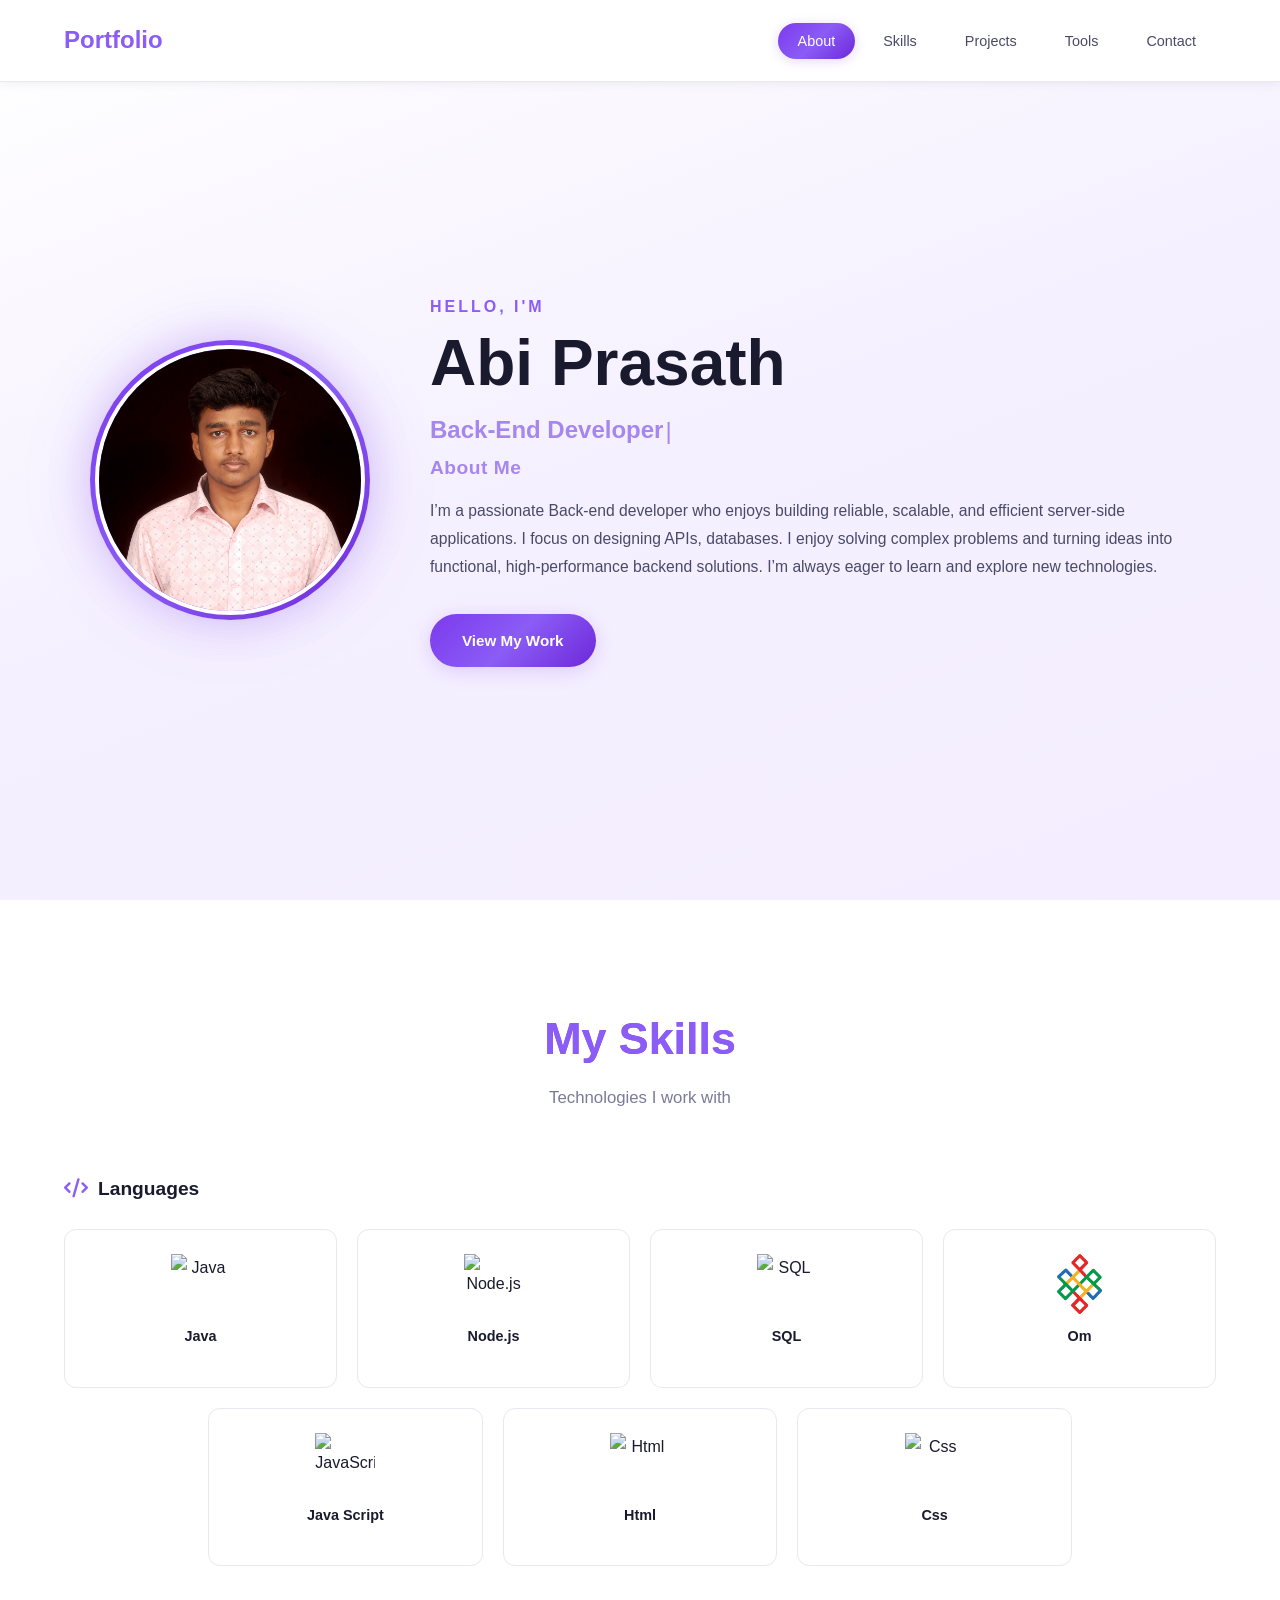
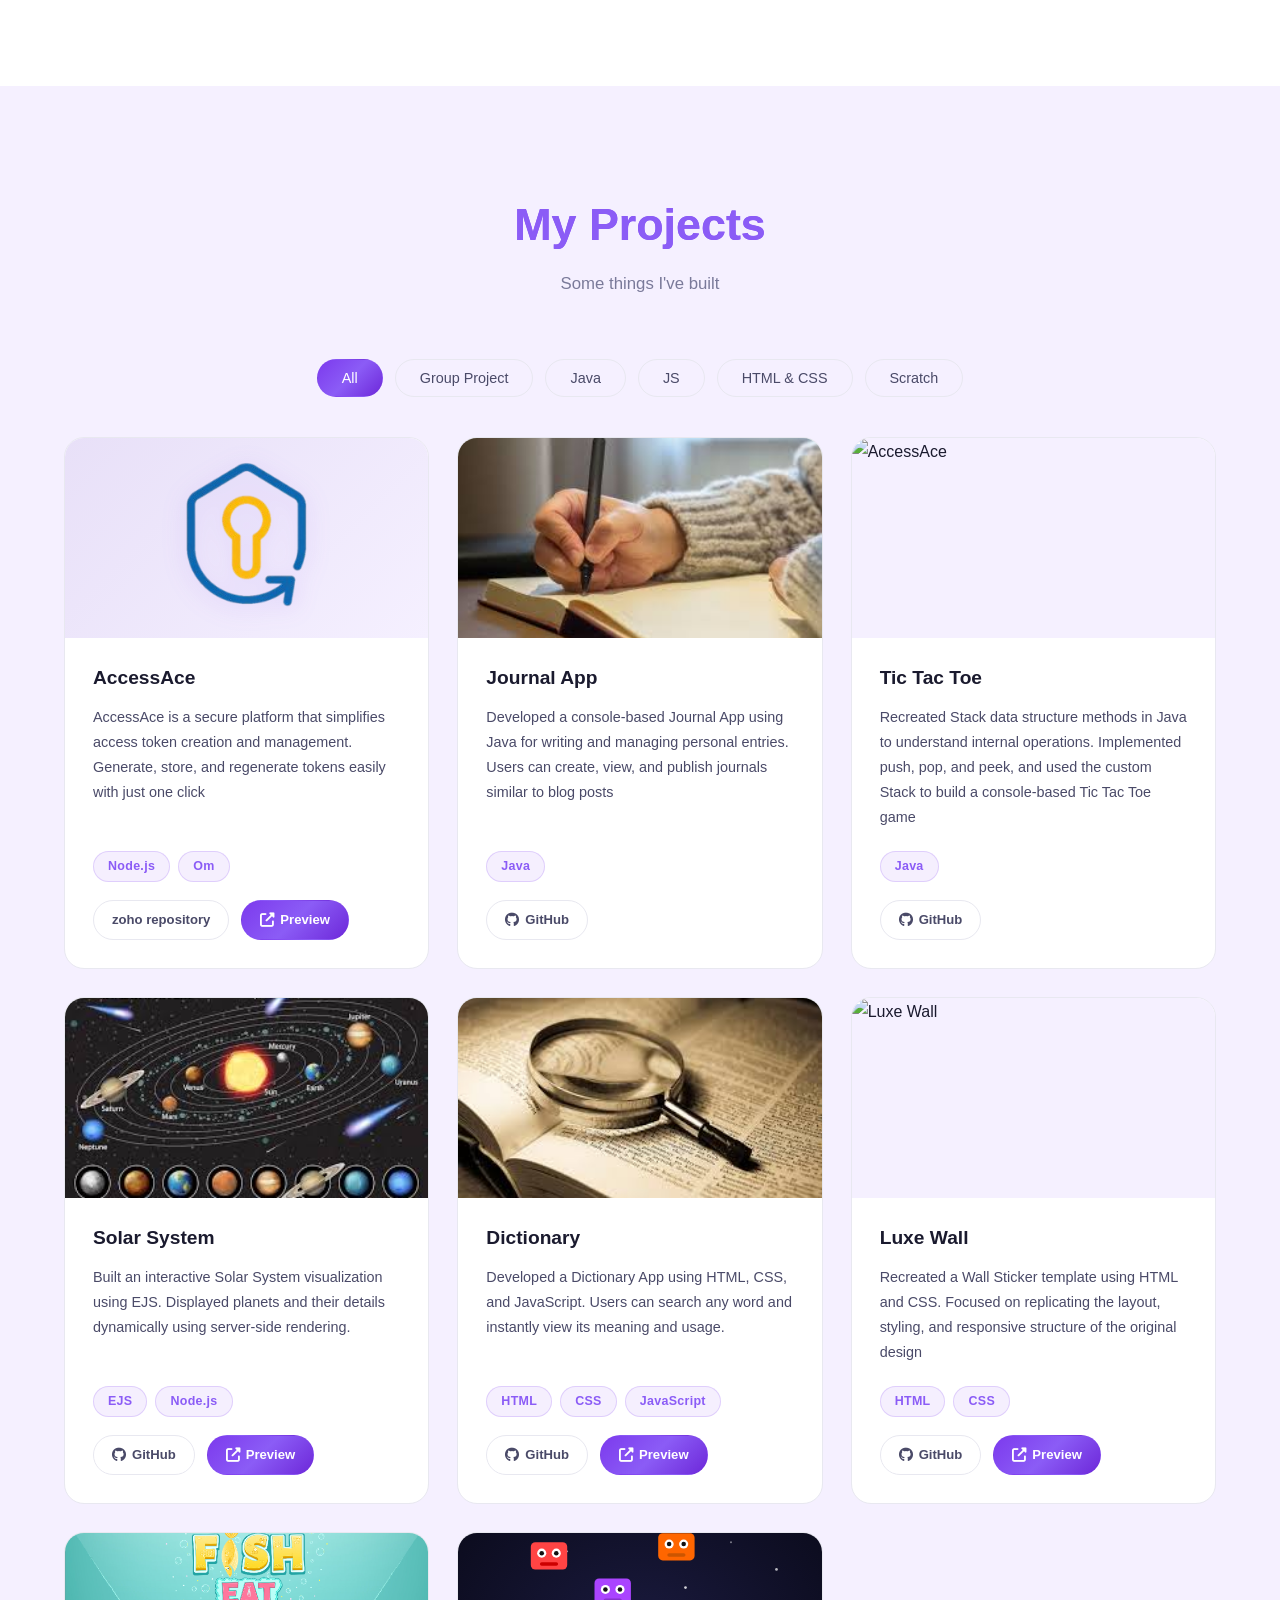
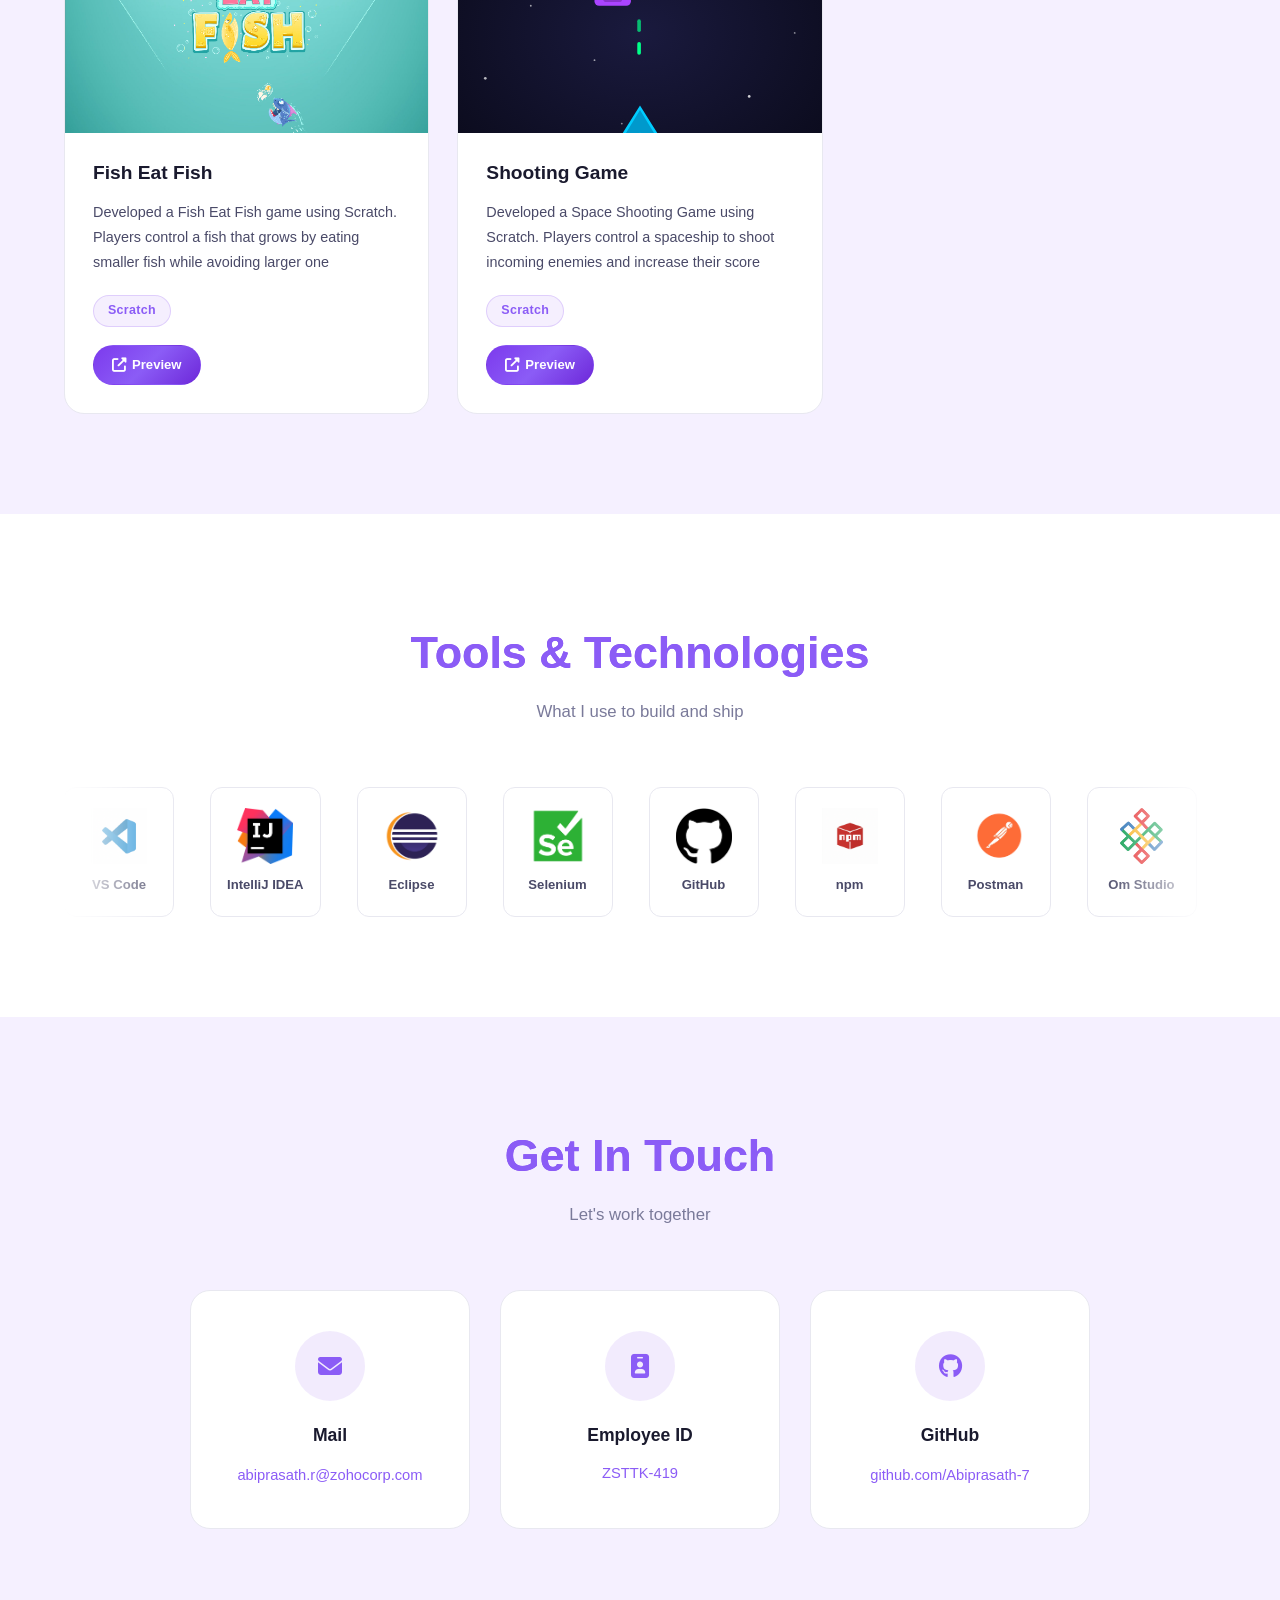
==== index.html @ 6b3e9eda "portfolio.html to index.html" ====
<!DOCTYPE html>
<html lang="en">

<head>
    <meta charset="UTF-8" />
    <meta name="viewport" content="width=device-width, initial-scale=1.0" />
    <title>Portfolio- Abi Prasath</title>
    <link rel="stylesheet" href="portfolio.css" />
    <link rel="preconnect" href="https://fonts.googleapis.com" />
    <link href="https://fonts.googleapis.com/css2?family=Inter:wght@400;500;600;700;800&display=swap"
        rel="stylesheet" />
    <link rel="stylesheet" href="https://cdnjs.cloudflare.com/ajax/libs/font-awesome/6.5.1/css/all.min.css" />
</head>

<body>

    <!-- NAVBAR -->
    <nav class="navbar" id="navbar">
        <div class="nav-container">
            <a href="#" class="nav-logo">Portfolio</a>
            <button class="nav-toggle" id="navToggle" aria-label="Toggle menu">
        <i class="fas fa-bars"></i>
      </button>
            <ul class="nav-links" id="navLinks">
                <li><a href="#hero">About</a></li>
                <li><a href="#skills">Skills</a></li>
                <li><a href="#projects">Projects</a></li>
                <li><a href="#tools">Tools</a></li>
                <li><a href="#contact">Contact</a></li>
            </ul>
        </div>
    </nav>

    <!-- HERO + ABOUT (Merged) -->
    <header class="hero" id="hero">
        <div class="hero-merged">
            <div class="hero-left">
                <div class="hero-image-wrapper">
                    <img src="images/Abi.JPG" alt="Abi Prasath" class="profile-img" />
                </div>
            </div>
            <div class="hero-right" id="about">
                <p class="hero-greeting">Hello, I'm</p>
                <h1 class="hero-name">Abi Prasath</h1>
                <p class="hero-title">
                    <span class="typing-wrapper">
                        <span class="typing-text" id="typingText"></span>
                    <span class="cursor">|</span>
                    </span>
                </p>
                <div class="hero-about-content">
                    <h3 class="hero-about-heading">About Me</h3>
                    <p class="hero-about-text">I’m a passionate Back-end developer who enjoys building reliable,
                        scalable, and efficient server-side applications. I focus on designing APIs, databases. I enjoy
                        solving complex problems and turning ideas into functional, high-performance backend solutions.
                        I’m always eager to learn and explore new technologies.
                    </p>
                </div>
                <div class="hero-actions">
                    <a href="#projects" class="btn btn-primary">View My Work</a>
                </div>
            </div>
        </div>
    </header>
    <!-- SKILLS -->
    <section class="section skills" id="skills">
        <div class="container">
            <h2 class="section-title">My Skills</h2>
            <p class="section-subtitle">Technologies I work with</p>
            <div class="skills-categories">
                <div class="skill-category">
                    <h3><i class="fas fa-code"></i> Languages</h3>
                    <!-- Row 1: 4 Skills -->
                    <div class="skills-row">

                        <div class="skill-card">
                            <img class="language-img" src="https://imgs.search.brave.com/fzEGW05T2x0M5Ag3GZswX8C57sskLVVwlcjBo4W_U50/rs:fit:500:0:1:0/g:ce/aHR0cHM6Ly9zdGF0/aWMudmVjdGVlenku/Y29tL3N5c3RlbS9y/ZXNvdXJjZXMvdGh1/bWJuYWlscy8wNDgv/MzMyLzE1MC9zbWFs/bC9qYXZhLXByb2dy/YW1taW5nLWxhbmd1/YWdlLWphdmEtbG9n/by1mcmVlLXBuZy5w/bmc" alt="Java">
                            <span>Java</span>
                        </div>


                        <div class="skill-card">
                            <img class="language-img" src="https://imgs.search.brave.com/Fh4DXCDEK20AAANNX74U6_4541WQmq7hSQ8LbD2pqhc/rs:fit:500:0:1:0/g:ce/aHR0cHM6Ly9jZG4u/aWNvbnNjb3V0LmNv/bS9pY29uL2ZyZWUv/cG5nLTI1Ni9mcmVl/LW5vZGUtanMtaWNv/bi1zdmctZG93bmxv/YWQtcG5nLTExNzQ5/MjUucG5nP2Y9d2Vi/cCZ3PTI1Ng" alt="Node.js">
                            <span>Node.js</span>
                        </div>
                        <div class="skill-card">
                            <img class="language-img" src="https://imgs.search.brave.com/AU2hqEZi6P-WkXNU8Kv_QuAUx0h8I_MhENe-YodeIIE/rs:fit:500:0:1:0/g:ce/aHR0cHM6Ly9wbmdp/bWcuY29tL3VwbG9h/ZHMvbXlzcWwvbXlz/cWxfUE5HMjMucG5n" alt="SQL">
                            <span>SQL</span>
                        </div>
                        <div class="skill-card">
                            <img class="language-img" src="images/pali_logo_color.png" alt="React">
                            <span>Om</span>
                        </div>

                    </div>
                    <div class="skills-row skills-row-center">
                        <div class="skill-card">
                            <img class="language-img" src="https://imgs.search.brave.com/sR12cGfJZzDbqjyg4TAiZoqWEDh66vsw0rWA9nQpjAw/rs:fit:500:0:1:0/g:ce/aHR0cHM6Ly93d3cu/ZnJlZXBuZ2xvZ29z/LmNvbS91cGxvYWRz/L2phdmFzY3JpcHQt/cG5nL2phdmFzY3Jp/cHQtdmVjdG9yLWxv/Z28teWVsbG93LXBu/Zy10cmFuc3BhcmVu/dC1qYXZhc2NyaXB0/LXZlY3Rvci0xMi5w/bmc" alt="JavaScript">
                            <span>Java Script</span>
                        </div>

                        <div class="skill-card">
                            <img class="language-img" src="https://imgs.search.brave.com/OB3KC1IycYcxgT0YAuprgRfPMTC0xAbXGxSkl5Za3yw/rs:fit:500:0:1:0/g:ce/aHR0cHM6Ly9zdGF0/aWMudmVjdGVlenku/Y29tL3N5c3RlbS9y/ZXNvdXJjZXMvdGh1/bWJuYWlscy8wNjYv/Mzg2LzAwNS9zbWFs/bC90aGUtaHRtbDUt/bG9nby13aXRoLXRo/ZS1udW1iZXItNS1p/bi10aGUtY2VudGVy/LWZyZWUtcG5nLnBu/Zw" alt="Html">
                            <span>Html</span>
                        </div>
                        <div class="skill-card">
                            <img class="language-img" src="https://imgs.search.brave.com/6GMF8HwVKaCfbJzgPKGsx0SmGf4YMvEVi1aFlZP8BxQ/rs:fit:500:0:1:0/g:ce/aHR0cHM6Ly9pbWFn/ZXMuc2Vla2xvZ28u/Y29tL2xvZ28tcG5n/LzQyLzIvY3NzLTMt/bG9nby1wbmdfc2Vl/a2xvZ28tNDI2MDgz/LnBuZw" alt="Css">
                            <span>Css</span>
                        </div>

                    </div>
                </div>
            </div>
        </div>
    </section>

    <!-- PROJECTS -->
    <section class="section projects" id="projects">
        <div class="container">
            <h2 class="section-title">My Projects</h2>
            <p class="section-subtitle">Some things I've built</p>
            <div class="projects-filter">
                <button class="filter-btn active" data-filter="all">All</button>
                <button class="filter-btn" data-filter="group">Group Project</button>
                <button class="filter-btn" data-filter="java">Java</button>
                <button class="filter-btn" data-filter="js">JS</button>
                <button class="filter-btn" data-filter="htmlcss">HTML & CSS</button>
                <button class="filter-btn" data-filter="scratch">Scratch</button>

            </div>
            <div class="projects-grid">
                <!-- Portfolio Website -->
                <div class="project-card" data-category="group">
                    <div class="project-thumbnail thumb-contain">
                        <img src="images/access_ace.png" alt="AccessAce" />
                    </div>
                    <div class="project-body">
                        <h3 class="project-title">AccessAce</h3>
                        <p class="project-desc">AccessAce is a secure platform that simplifies access token creation and
                            management. Generate, store, and regenerate tokens easily with just one click
                        </p>
                        <div class="tech-tags">
                            <span class="tech-tag">Node.js</span>
                            <span class="tech-tag">Om</span>

                        </div>
                        <div class="project-footer">
                            <a href="https://repository.zohocorpcloud.in/zohocorp/user/testing/AccessAce#/source/default/AccessAce"
                                target="_blank" class="project-link">zoho repository</a>
                            <a href="https://repository.zohocorpcloud.in/zohocorp/user/testing/AccessAce#/source/default/AccessAce"
                                target="_blank"
                                class="project-link project-link-preview"><i class="fas fa-external-link-alt"></i>
                                Preview</a>
                        </div>
                    </div>
                </div>


                <div class="project-card" data-category="java">
                    <div class="project-thumbnail">
                        <img src="[data-uri]" alt="AccessAce" />
                    </div>
                    <div class="project-body">
                        <h3 class="project-title">Journal App</h3>
                        <p class="project-desc">Developed a console-based Journal App using Java for writing and
                            managing personal entries. Users can create, view, and publish journals similar to blog
                            posts
                        </p>
                        <div class="tech-tags">
                            <span class="tech-tag">Java</span>
                        </div>
                        <div class="project-footer">
                            <a href="https://github.com/Abiprasath-7/Journal-App-with-Db-Connection" target="_blank"
                                class="project-link"><i class="fab fa-github"></i> GitHub</a>
                    
                        </div>
                    </div>
                </div>

                <div class="project-card" data-category="java">
                    <div class="project-thumbnail">
                        <img src="https://www.chotakingdom.co.in/wp-content/uploads/2021/12/Wooden-Tic-Tac-Toe-with-Box-1st.jpg" alt="AccessAce" />
                    </div>
                    <div class="project-body">
                        <h3 class="project-title">Tic Tac Toe</h3>
                        <p class="project-desc">Recreated Stack data structure methods in Java to understand internal
                            operations.
                            Implemented push, pop, and peek, and used the custom Stack to build a console-based Tic Tac
                            Toe game
                        </p>
                        <div class="tech-tags">
                            <span class="tech-tag">Java</span>
                        </div>
                        <div class="project-footer">
                            <a href="https://github.com/Abiprasath-7/Stack" target="_blank"
                                class="project-link"><i class="fab fa-github"></i> GitHub</a>
                        </div>
                    </div>
                </div>

                <div class="project-card" data-category="js">
                    <div class="project-thumbnail">
                        <img src="[data-uri]" alt="AccessAce" />
                    </div>
                    <div class="project-body">
                        <h3 class="project-title">Solar System</h3>
                        <p class="project-desc">Built an interactive Solar System visualization using EJS.
                            Displayed planets and their details dynamically using server-side rendering.
                        </p>
                        <div class="tech-tags">
                            <span class="tech-tag">EJS</span>
                            <span class="tech-tag">Node.js</span>
                        </div>
                        <div class="project-footer">
                            <a href="https://github.com/Abiprasath-7/solar-system" target="_blank"
                                class="project-link"><i class="fab fa-github"></i> GitHub</a>
                            <a href="https://github.com/Abiprasath-7/solar-system" target="_blank"
                                class="project-link project-link-preview"><i class="fas fa-external-link-alt"></i>
                                Preview</a>
                        </div>
                    </div>
                </div>
                <div class="project-card" data-category="js">
                    <div class="project-thumbnail">
                        <img src="[data-uri]" alt="AccessAce" />
                    </div>
                    <div class="project-body">
                        <h3 class="project-title">Dictionary</h3>
                        <p class="project-desc">Developed a Dictionary App using HTML, CSS, and JavaScript.
                            Users can search any word and instantly view its meaning and usage.
                        </p>
                        <div class="tech-tags">
                            <span class="tech-tag">HTML</span>
                            <span class="tech-tag">CSS</span>
                            <span class="tech-tag">JavaScript</span>
                        </div>
                        <div class="project-footer">
                            <a href="https://github.com/Abiprasath-7/Dictionary" target="_blank"
                                class="project-link"><i class="fab fa-github"></i> GitHub</a>
                            <a href="https://abiprasath-7.github.io/Dictionary/" target="_blank"
                                class="project-link project-link-preview"><i class="fas fa-external-link-alt"></i>
                                Preview</a>
                        </div>
                    </div>
                </div>
                <div class="project-card" data-category="htmlcss">
                    <div class="project-thumbnail">
                        <img src="https://i.etsystatic.com/5839524/r/il/b37687/5487985615/il_570xN.5487985615_8l9p.jpg" alt="Luxe Wall" />
                    </div>
                    <div class="project-body">
                        <h3 class="project-title">Luxe Wall</h3>
                        <p class="project-desc">Recreated a Wall Sticker template using HTML and CSS.
                            Focused on replicating the layout, styling, and responsive structure of the original design
                        </p>
                        <div class="tech-tags">
                            <span class="tech-tag">HTML</span>
                            <span class="tech-tag">CSS</span>
                        </div>
                        <div class="project-footer">
                            <a href="https://github.com/Abiprasath-7/Luxe-wall" target="_blank"
                                class="project-link"><i class="fab fa-github"></i> GitHub</a>
                            <a href="https://abiprasath-7.github.io/Luxe-wall/" target="_blank"
                                class="project-link project-link-preview"><i class="fas fa-external-link-alt"></i>
                                Preview</a>
                        </div>
                    </div>
                </div>

                <div class="project-card" data-category="scratch">
                    <div class="project-thumbnail">
                        <img src="images/crop_fish_game.png" alt="Fish Eat Fish" />
                    </div>
                    <div class="project-body">
                        <h3 class="project-title">Fish Eat Fish</h3>
                        <p class="project-desc">Developed a Fish Eat Fish game using Scratch.
                            Players control a fish that grows by eating smaller fish while avoiding larger one
                        </p>
                        <div class="tech-tags">
                            <span class="tech-tag">Scratch</span>
                        </div>
                        <div class="project-footer">
                            <a href="https://scratch.mit.edu/projects/1191224767"
                                class="project-link project-link-preview"
                                target="_blank"><i class="fas fa-external-link-alt"></i> Preview</a>
                        </div>
                    </div>
                </div>
                <div class="project-card" data-category="scratch">
                    <div class="project-thumbnail">
                        <img src="images/shooting-game.svg" alt="Shooting Game" />
                    </div>
                    <div class="project-body">
                        <h3 class="project-title">Shooting Game</h3>
                        <p class="project-desc">Developed a Space Shooting Game using Scratch.
                            Players control a spaceship to shoot incoming enemies and increase their score
                        </p>
                        <div class="tech-tags">
                            <span class="tech-tag">Scratch</span>
                        </div>
                        <div class="project-footer">
                            <a href="https://scratch.mit.edu/projects/1190017770/"
                                class="project-link project-link-preview"
                                target="_blank"><i class="fas fa-external-link-alt"></i> Preview</a>
                        </div>
                    </div>
                </div>
            </div>
        </div>
    </section>
    <!-- TOOLS & TECHNOLOGIES -->
    <section class="section tools" id="tools">
        <div class="container">
            <h2 class="section-title">Tools & Technologies</h2>
            <p class="section-subtitle">What I use to build and ship</p>
            <div class="marquee-wrapper">
                <div class="marquee-track">
                    <div class="marquee-item">
                        <img src="images/vscode.png" alt="VS Code" class="marquee-logo">
                        <span class="marquee-name">VS Code</span>
                    </div>
                    <div class="marquee-item">
                        <img src="images/intellij-idea.png" alt="IntelliJ IDEA" class="marquee-logo">
                        <span class="marquee-name">IntelliJ IDEA</span>
                    </div>
                    <div class="marquee-item">
                        <img src="images/eclipse.png" alt="Eclipse" class="marquee-logo">
                        <span class="marquee-name">Eclipse</span>
                    </div>
                    <div class="marquee-item">
                        <img src="images/selenium.png" alt="Selenium" class="marquee-logo">
                        <span class="marquee-name">Selenium</span>
                    </div>
                    <div class="marquee-item">
                        <img src="images/github.png" alt="GitHub" class="marquee-logo">
                        <span class="marquee-name">GitHub</span>
                    </div>
                    <div class="marquee-item">
                        <img src="images/npm.png" alt="npm" class="marquee-logo">
                        <span class="marquee-name">npm</span>
                    </div>
                    <div class="marquee-item">
                        <img src="images/postman.png" alt="Postman" class="marquee-logo">
                        <span class="marquee-name">Postman</span>
                    </div>
                    <div class="marquee-item">
                        <img src="images/pali_logo_color.png" alt="Om Studio" class="marquee-logo">
                        <span class="marquee-name">Om Studio</span>
                    </div>
                    <div class="marquee-item">
                        <img src="images/gemini.png" alt="Gemini" class="marquee-logo">
                        <span class="marquee-name">Gemini</span>
                    </div>
                    <div class="marquee-item">
                        <img src="images/claude.png" alt="Claude" class="marquee-logo">
                        <span class="marquee-name">Claude</span>
                    </div>
                    <div class="marquee-item">
                        <img src="images/chatgpt.png" alt="Chatgpt" class="marquee-logo">
                        <span class="marquee-name">Chatgpt</span>
                    </div>

                    <div class="marquee-item">
                        <img src="images/zoho-code.png" alt="Zoho Code" class="marquee-logo">
                        <span class="marquee-name">Zoho Code</span>
                    </div>
                    <div class="marquee-item">
                        <img src="images/perplexity.png" alt="Perplexity" class="marquee-logo">
                        <span class="marquee-name">Perplexity</span>
                    </div>
                    <div class="marquee-item">
                        <img src="images/copilot.svg" alt="Copilot" class="marquee-logo">
                        <span class="marquee-name">Copilot</span>
                    </div>
                </div>
            </div>
        </div>
    </section>

    <!-- CONTACT -->
    <section class="section contact" id="contact">
        <div class="container">
            <h2 class="section-title">Get In Touch</h2>
            <p class="section-subtitle">Let's work together</p>
            <div class="contact-boxes">
                <div class="contact-box">
                    <div class="contact-box-icon"><i class="fas fa-envelope"></i></div>
                    <h4>Mail</h4>
                    <a>abiprasath.r@zohocorp.com</a>
                </div>
                <div class="contact-box">
                    <div class="contact-box-icon"><i class="fas fa-id-badge"></i></div>
                    <h4>Employee ID</h4>
                    <p>ZSTTK-419</p>
                </div>
                <div class="contact-box">
                    <div class="contact-box-icon"><i class="fab fa-github"></i></div>
                    <h4>GitHub</h4>
                    <a href="https://github.com/Abiprasath-7" target="_blank">github.com/Abiprasath-7</a>
                </div>
            </div>
        </div>
    </section>

    <!-- <button class="back-to-top" id="backToTop" aria-label="Back to top"><i class="fas fa-arrow-up"></i></button> -->

    <script>
        // Navbar
    const navbar = document.getElementById('navbar');
    const navToggle = document.getElementById('navToggle');
    const navLinks = document.getElementById('navLinks');
    window.addEventListener('scroll', () => navbar.classList.toggle('scrolled', window.scrollY > 50));
    navToggle.addEventListener('click', () => {
      navLinks.classList.toggle('active');
      navToggle.querySelector('i').classList.toggle('fa-bars');
      navToggle.querySelector('i').classList.toggle('fa-xmark');
    });
    document.querySelectorAll('.nav-links a').forEach(link => {
      link.addEventListener('click', () => {
        navLinks.classList.remove('active');
        navToggle.querySelector('i').classList.add('fa-bars');
        navToggle.querySelector('i').classList.remove('fa-xmark');
      });
    });

    // Typing effect
    const typingTexts = ['Back-End Developer', 'Database Engineer', 'Problem Solver'];
    let textIndex = 0, charIndex = 0, isDeleting = false;
    const typingEl = document.getElementById('typingText');
    function type() {
      const current = typingTexts[textIndex];

      if (isDeleting) {
        charIndex--;
        typingEl.textContent = current.substring(0, charIndex);
      } else {
        typingEl.textContent = current.substring(0, charIndex);
        charIndex++;
      }

      let delay = isDeleting ? 50 : 100;

      if (!isDeleting && charIndex > current.length) {
        // Finished typing — pause, then start deleting
        isDeleting = true;
        delay = 2000;
      } else if (isDeleting && charIndex <= 0) {
        // Finished deleting — move to next word
        isDeleting = false;
        charIndex = 0;
        textIndex = (textIndex + 1) % typingTexts.length;
        delay = 500;
      }

      setTimeout(type, delay);
    }
    type();


    // Project filter
    document.querySelectorAll('.filter-btn').forEach(btn => {
      btn.addEventListener('click', () => {
        document.querySelectorAll('.filter-btn').forEach(b => b.classList.remove('active'));
        btn.classList.add('active');
        const filter = btn.dataset.filter;
        document.querySelectorAll('.project-card').forEach(card => {
          const show = filter === 'all' || card.dataset.category === filter;
          card.style.opacity = '0'; card.style.transform = 'scale(0.8)';
          setTimeout(() => {
            card.style.display = show ? '' : 'none';
            if (show) setTimeout(() => { card.style.opacity = '1'; card.style.transform = 'scale(1)'; }, 50);
          }, 300);
        });
      });
    });

    // Scroll reveal
    const revealElements = document.querySelectorAll('.section-title, .section-subtitle, .hero-merged, .skill-category, .project-card, .contact-box');
    const revealObserver = new IntersectionObserver((entries) => {
      entries.forEach(entry => { if (entry.isIntersecting) { entry.target.classList.add('revealed'); revealObserver.unobserve(entry.target); } });
    }, { threshold: 0.1 });
    revealElements.forEach(el => { el.classList.add('reveal'); revealObserver.observe(el); });

    // Active section highlighting in navbar
    const navLinkEls = document.querySelectorAll('.nav-links a');

    function highlightNav() {
      const scrollY = window.scrollY + window.innerHeight / 3;
      const pageBottom = window.scrollY + window.innerHeight;
      const docHeight = document.documentElement.scrollHeight;

      // Map nav links to their target section ids
      const sectionIds = ['hero', 'skills', 'projects', 'tools', 'contact'];
      let activeId = sectionIds[0];

      // If scrolled to bottom of page, activate the last section (contact)
      if (pageBottom >= docHeight - 2) {
        activeId = sectionIds[sectionIds.length - 1];
      } else {
        // Find the section whose top is closest to but above scrollY
        for (let i = sectionIds.length - 1; i >= 0; i--) {
          const sec = document.getElementById(sectionIds[i]);
          if (sec && sec.offsetTop <= scrollY) {
            activeId = sectionIds[i];
            break;
          }
        }
      }

      navLinkEls.forEach(link => {
        link.classList.remove('nav-active');
        if (link.getAttribute('href') === '#' + activeId) {
          link.classList.add('nav-active');
        }
      });
    }

    window.addEventListener('scroll', highlightNav);
    window.addEventListener('load', highlightNav);

    // Marquee infinite scroll: clone items
    const marqueeTrack = document.querySelector('.marquee-track');
    if (marqueeTrack) {
      const items = marqueeTrack.innerHTML;
      marqueeTrack.innerHTML += items;
    }

    </script>
</body>

</html>
---- portfolio.css ----
*,
*::before,
*::after {
    margin: 0;
    padding: 0;
    box-sizing: border-box
}

:root {
    --bg-primary: #ffffff;
    --bg-secondary: #f5f0ff;
    --bg-card: #ffffff;
    --bg-card-hover: #f3edff;
    --accent: #a686ef;
    --accent-light: #8B5CF6;
    --accent-glow: rgba(124, 58, 237, 0.2);
    --text-primary: #1a1a2e;
    --text-secondary: #4a4a68;
    --text-muted: #7a7a9a;
    --border: #e8e8f0;
    --gradient: linear-gradient(135deg, #7C3AED, #8B5CF6, #6D28D9);
    --gradient-text: linear-gradient(135deg, #7C3AED, #8B5CF6);
    --shadow-lg: 0 25px 50px rgba(26, 26, 46, 0.08);
    --shadow-glow: 0 0 30px rgba(124, 58, 237, 0.12);
    --radius: 12px;
    --radius-lg: 20px;
}

html {
    scroll-behavior: smooth;
    scroll-padding-top: 80px
}

body {
    background-color: var(--bg-primary);
    color: var(--text-primary);
    line-height: 1.7;
    font-family: sans-serif;
}

.container {
    max-width: 1200px;
    margin: 0 auto;
    padding: 0 24px
}

a {
    text-decoration: none;
    color: inherit
}

/* Buttons */
.btn {
    display: flex;
    align-items: start;
    gap: 8px;
    padding: 14px 32px;
    border-radius: 50px;
    font-size: 0.95rem;
    font-weight: 600;
    cursor: pointer;
    border: none;
    font-family: sans-serif;
}

.btn-primary {
    background: var(--gradient);
    color: #fff;
    box-shadow: 0 4px 20px var(--accent-glow);
}

.btn-primary:hover {
    transform: translateY(-2px);
    box-shadow: 0 8px 30px var(--accent-glow);
}

.btn-outline {
    background: transparent;
    color: var(--accent-light);
    border: 2px solid var(--accent);
}

.btn-outline:hover {
    background: var(--accent);
    color: #fff;
    transform: translateY(-2px)
}

.btn-full {
    width: 100%;
    justify-content: center
}

.highlight {
    color: var(--accent-light)
}

/* Section */
.section {
    padding: 100px 0
}

.language-img {
    width: 60px;
    height: 60px;
    object-fit: contain;
    margin-bottom: 10px;
}

.section-title {
    font-size: clamp(2rem, 4vw, 2.8rem);
    font-weight: 800;
    text-align: center;
    background: var(--gradient-text);
    background-clip: text;
    margin-bottom: 8px;
    color: var(--accent-light);
}

.section-subtitle {
    text-align: center;
    color: var(--text-muted);
    font-size: 1.05rem;
    margin-bottom: 60px
}

/* Scroll Reveal */
.reveal {
    opacity: 0;
    transform: translateY(40px);
    transition: opacity 0.8s ease, transform 0.8s ease
}

.reveal.revealed {
    opacity: 1;
    transform: translateY(0)
}

/* Navbar */
.navbar {
    position: fixed;
    top: 0;
    left: 0;
    width: 100%;
    z-index: 1000;
    padding: 20px 0;
    background: rgba(255, 255, 255, 0.95);
    backdrop-filter: blur(20px);
    border-bottom: 1px solid var(--border);
    box-shadow: 0 2px 10px rgba(0, 0, 0, 0.06);
}

/* .navbar.scrolled {
   
} */

.nav-container {
    max-width: 1200px;
    margin: 0 auto;
    padding: 0 24px;
    display: flex;
    align-items: center;
    justify-content: space-between
}

.nav-logo {
    font-size: 1.5rem;
    font-weight: 800;
    color: var(--accent-light);
}

.nav-links {
    display: flex;
    list-style: none;
    gap: 8px
}

.nav-links a {
    padding: 10px 20px;
    border-radius: 50px;
    font-size: 0.9rem;
    font-weight: 500;
    color: var(--text-secondary);
}

.nav-links a:hover,
.nav-links a.active {
    color: var(--accent);
    background: rgba(124, 58, 237, 0.08)
}

.nav-links a.nav-active {
    color: #fff;
    background: var(--gradient);
    box-shadow: 0 2px 12px var(--accent-glow);
}

.nav-toggle {
    display: none;
    background: none;
    border: none;
    color: var(--text-primary);
    font-size: 1.4rem;
    cursor: pointer
}

/* Hero (Merged with About) */
.hero {
    min-height: 100vh;
    display: flex;
    align-items: center;
    justify-content: center;
    position: relative;
    overflow: hidden;
    padding: 120px 24px 60px;
    background: linear-gradient(160deg, #ffffff 0%, #f5f0ff 50%, #f3edff 100%);
}

.hero-merged {
    max-width: 1100px;
    margin: 0 auto;
    display: grid;
    grid-template-columns: auto 1fr;
    gap: 60px;
    align-items: center;
    width: 100%;
}

.hero-left {
    display: flex;
    align-items: center;
    justify-content: center;
}

.hero-image-wrapper {
    width: 280px;
    height: 280px;
    border-radius: 50%;
    padding: 5px;
    background: var(--gradient);
    box-shadow: 0 0 40px rgba(124, 58, 237, 0.25), 0 0 80px rgba(124, 58, 237, 0.1);
    transition: transform 0.4s ease, box-shadow 0.4s ease;
}

.hero-image-wrapper:hover {
    transform: scale(1.05);
    box-shadow: 0 0 50px rgba(124, 58, 237, 0.35), 0 0 100px rgba(124, 58, 237, 0.15);
}

.profile-img {
    width: 100%;
    height: 100%;
    border-radius: 50%;
    object-fit: cover;
    border: 4px solid var(--bg-primary);
    display: block;
}

.hero-right {
    position: relative;
    z-index: 1;
}

.hero-greeting {
    font-size: 1rem;
    color: var(--accent-light);
    font-weight: 600;
    margin-bottom: 8px;
    letter-spacing: 3px;
    text-transform: uppercase;
}

.hero-name {
    font-size: clamp(2.5rem, 6vw, 4rem);
    font-weight: 800;
    line-height: 1.1;
    margin-bottom: 12px;
    color: var(--text-primary);
}

.hero-title {
    font-size: clamp(1.1rem, 2.5vw, 1.5rem);
    color: var(--text-secondary);
    height: 42px;
}

.typing-wrapper {
    display: inline-flex;
    align-items: center;
}

.typing-text {
    color: var(--accent);
    font-weight: 600;
    height: 42px;
}

.cursor {
    color: var(--accent);
    font-weight: 300;
    animation: blink 1s infinite;
    margin-left: 2px;
}

@keyframes blink {

    0%,
    50% {
        opacity: 1
    }

    51%,
    100% {
        opacity: 0
    }
}

.hero-about-divider {
    width: 60px;
    height: 3px;
    background: var(--gradient);
    border-radius: 3px;
    margin: 24px auto;
}

.hero-about-content {
    margin-bottom: 32px;
}

.hero-about-heading {
    font-size: 1.2rem;
    font-weight: 700;
    color: var(--accent);
    margin-bottom: 12px;
    letter-spacing: 0.5px;
}

.hero-about-text {
    font-size: 0.98rem;
    color: var(--text-secondary);
    line-height: 1.8;
}

.hero-actions {
    display: flex;
    gap: 16px;
    flex-wrap: wrap;
}

.hero-socials {
    display: flex;
    gap: 20px;
}

.hero-socials a {
    width: 48px;
    height: 48px;
    border-radius: 50%;
    border: 1px solid var(--border);
    display: flex;
    align-items: center;
    justify-content: center;
    font-size: 1.2rem;
    color: var(--text-secondary);
}

.hero-socials a:hover {
    color: #fff;
    border-color: var(--accent);
    background: rgba(124, 58, 237, 0.1);
    transform: translateY(-3px);
}



/* About (merged into hero) */


.about-stats {
    display: grid;
    grid-template-columns: repeat(3, 1fr);
    gap: 12px
}

.stat-item {
    text-align: center;
    padding: 16px 8px;
    background: var(--bg-card);
    border-radius: var(--radius);
    border: 1px solid var(--border)
}

.stat-item span:first-child {
    font-size: 1.8rem;
    font-weight: 800;
    background: var(--gradient-text);
}

.stat-item p {
    font-size: 0.75rem;
    color: var(--text-muted);
    margin-top: 4px
}


.about-text h3 {
    font-size: 1.5rem;
    font-weight: 700;
    margin-bottom: 20px;
    line-height: 1.4
}

.about-text p {
    color: var(--text-secondary);
    margin-bottom: 16px
}

.about-details {
    display: flex;
    flex-direction: column;
    gap: 12px;
    margin: 28px 0
}

.detail-item {
    display: flex;
    align-items: center;
    gap: 12px;
    color: var(--text-secondary)
}

.detail-item i {
    color: var(--accent-light);
    font-size: 1rem;
    width: 20px
}

/* Skills */
.skills-categories {
    display: flex;
    flex-direction: column;
    gap: 50px
}

.skill-category h3 {
    font-size: 1.2rem;
    font-weight: 700;
    margin-bottom: 24px;
    display: flex;
    align-items: center;
    gap: 10px;
    color: var(--text-primary)
}

.skill-category h3 i {
    color: var(--accent-light)
}

.skills-grid {
    display: grid;
    grid-template-columns: repeat(auto-fill, minmax(170px, 1fr));
    gap: 16px
}

.skills-row {
    display: grid;
    grid-template-columns: repeat(4, 1fr);
    gap: 20px;
    margin-bottom: 20px;
}

.skills-row-center {
    grid-template-columns: repeat(3, 1fr);
    max-width: 75%;
    margin-left: auto;
    margin-right: auto;
}

.skill-card {
    background: var(--bg-card);
    border: 1px solid var(--border);
    border-radius: var(--radius);
    padding: 24px 16px;
    text-align: center;
    display: flex;
    flex-direction: column;
    align-items: center;
    justify-content: center;
    min-height: 140px;
    transition: background 0.3s ease, border-color 0.3s ease, transform 0.3s ease, box-shadow 0.3s ease;
}

.skill-card:hover {
    background: var(--bg-card-hover);
    border-color: var(--accent);
    transform: translateY(-4px);
    box-shadow: 0 8px 25px rgba(124, 58, 237, 0.12)
}

.skill-card i {
    font-size: 2rem;
    color: var(--accent-light);
    margin-bottom: 12px;
    display: block
}

.skill-card span {
    font-weight: 600;
    font-size: 0.9rem;
    display: block;
    margin-bottom: 14px
}

/* Projects */
.projects {
    background: var(--bg-secondary)
}

.projects-filter {
    display: flex;
    justify-content: center;
    gap: 12px;
    margin-bottom: 40px;
    flex-wrap: wrap
}

.filter-btn {
    padding: 10px 24px;
    border: 1px solid var(--border);
    border-radius: 50px;
    background: transparent;
    color: var(--text-secondary);
    font-size: 0.9rem;
    font-weight: 500;
    cursor: pointer;
    font-family: sans-serif;
}


.filter-btn:hover {
    border-color: var(--accent);
    color: var(--accent-light)
}

.filter-btn.active {
    background: var(--gradient);
    color: #fff;
    border-color: transparent
}

.projects-grid {
    display: grid;
    grid-template-columns: repeat(auto-fill, minmax(340px, 1fr));
    gap: 28px
}

.project-card {
    background: var(--bg-card);
    border: 1px solid var(--border);
    border-radius: var(--radius-lg);
    overflow: hidden;
    transition: transform 0.35s ease, box-shadow 0.35s ease, border-color 0.35s ease;
    display: flex;
    flex-direction: column;
}

.project-card:hover {
    border-color: var(--accent);
    transform: translateY(-8px);
    box-shadow: 0 20px 50px rgba(124, 58, 237, 0.12);
}

/* Thumbnail */
.project-thumbnail {
    position: relative;
    width: 100%;
    height: 200px;
    overflow: hidden;
    background: var(--bg-secondary);
    display: flex;
    align-items: center;
    justify-content: center;
}

.project-thumbnail img {
    width: 100%;
    height: 100%;
    object-fit: cover;
    transition: transform 0.5s ease;
}

.project-thumbnail.thumb-contain {
    background: linear-gradient(135deg, #e8e0f8, #f5f0ff);
    padding: 20px;
}

.project-thumbnail.thumb-contain img {
    object-fit: contain;
    max-width: 180px;
    max-height: 160px;
    width: auto;
    height: auto;
    filter: drop-shadow(0 4px 12px rgba(124, 58, 237, 0.15));
}

.project-card:hover .project-thumbnail img {
    transform: scale(1.08);
}

/* Project Body */
.project-body {
    padding: 24px 28px 28px;
    display: flex;
    flex-direction: column;
    flex: 1;
}

.project-title {
    font-size: 1.2rem;
    font-weight: 700;
    margin-bottom: 10px;
    color: var(--text-primary);
}

.project-desc {
    color: var(--text-secondary);
    font-size: 0.9rem;
    line-height: 1.75;
    margin-bottom: 20px;
    flex: 1;
}

/* Tech Tags */
.tech-tags {
    display: flex;
    flex-wrap: wrap;
    gap: 8px;
    margin-bottom: 18px;
}

.tech-tag {
    display: inline-block;
    padding: 4px 14px;
    font-size: 0.78rem;
    font-weight: 600;
    border-radius: 50px;
    background: rgba(124, 58, 237, 0.08);
    color: var(--accent-light);
    border: 1px solid rgba(124, 58, 237, 0.18);
    letter-spacing: 0.3px;
    transition: all 0.3s ease;
}

.tech-tag:hover {
    background: rgba(124, 58, 237, 0.15);
    border-color: var(--accent);
    transform: translateY(-1px);
}

/* Footer Links */
.project-footer {
    display: flex;
    gap: 12px;
    flex-wrap: wrap;
    margin-top: auto;
}

.project-link {
    display: inline-flex;
    align-items: center;
    gap: 6px;
    padding: 8px 18px;
    border-radius: 50px;
    font-size: 0.82rem;
    font-weight: 600;
    border: 1px solid var(--border);
    color: var(--text-secondary);
    background: transparent;
    transition: all 0.3s ease;
}

.project-link:hover {
    border-color: var(--accent);
    color: var(--accent);
    background: rgba(124, 58, 237, 0.06);
    transform: translateY(-2px);
}

.project-link i {
    font-size: 0.9rem;
}

.project-link-preview {
    background: var(--gradient);
    color: #fff;
    border-color: transparent;
}

.project-link-preview:hover {
    color: #fff;
    background: linear-gradient(135deg, #6D28D9, #7C3AED, #8B5CF6);
    border-color: transparent;
    box-shadow: 0 4px 16px rgba(124, 58, 237, 0.3);
}

/* Tools & Technologies */
.tools {
    background: var(--bg-primary);
    overflow: hidden;
}

.marquee-wrapper {
    position: relative;
    overflow: hidden;
    width: 100%;
    mask-image: linear-gradient(to right, transparent 0%, black 10%, black 90%, transparent 100%);
}

.marquee-track {
    display: flex;
    gap: 36px;
    animation: marquee-scroll 30s linear infinite;
    width: max-content;
}

.marquee-track:hover {
    animation-play-state: paused;
}

@keyframes marquee-scroll {
    0% {
        transform: translateX(0);
    }
    100% {
        transform: translateX(-50%);
    }
}

.marquee-item {
    display: flex;
    flex-direction: column;
    align-items: center;
    justify-content: center;
    gap: 10px;
    min-width: 110px;
    padding: 20px 16px;
    background: var(--bg-card);
    border: 1px solid var(--border);
    border-radius: var(--radius);
    transition: all 0.3s ease;
    cursor: default;
}

.marquee-item:hover {
    border-color: var(--accent);
    background: var(--bg-card-hover);
    transform: translateY(-4px);
    box-shadow: 0 8px 25px rgba(124, 58, 237, 0.12);
}

.marquee-logo {
    width: 3.5rem;
    height: 3.5rem;
    object-fit: contain;
    transition: transform 0.3s ease;
}

.marquee-item:hover .marquee-logo {
    transform: scale(1.12);
}

.marquee-name {
    font-size: 0.82rem;
    font-weight: 600;
    color: var(--text-secondary);
    text-align: center;
    white-space: nowrap;
}

.marquee-item:hover .marquee-name {
    color: var(--accent-light);
}

/* Contact */
.contact {
    background: var(--bg-secondary);
}

/* Contact Boxes */
.contact-boxes {
    display: grid;
    grid-template-columns: repeat(3, 1fr);
    gap: 30px;
    max-width: 900px;
    margin: 0 auto;
}

.contact-box {
    background: var(--bg-card);
    border: 1px solid var(--border);
    border-radius: var(--radius-lg);
    padding: 40px 28px;
    text-align: center;
    transition: all 0.35s ease;
}

.contact-box:hover {
    border-color: var(--accent);
    transform: translateY(-8px);
    box-shadow: 0 20px 50px rgba(124, 58, 237, 0.12);
}

.contact-box-icon {
    width: 70px;
    height: 70px;
    border-radius: 50%;
    background: rgba(124, 58, 237, 0.1);
    display: flex;
    align-items: center;
    justify-content: center;
    margin: 0 auto 20px;
    transition: all 0.35s ease;
}

.contact-box:hover .contact-box-icon {
    background: var(--gradient);
    transform: scale(1.1);
}

.contact-box-icon i {
    color: var(--accent-light);
    font-size: 1.5rem;
    transition: color 0.35s ease;
}

.contact-box:hover .contact-box-icon i {
    color: #fff;
}

.contact-box h4 {
    font-size: 1.1rem;
    font-weight: 700;
    color: var(--text-primary);
    margin-bottom: 10px;
}

.contact-box a,
.contact-box p {
    color: var(--accent-light);
    font-size: 0.92rem;
    font-weight: 500;
    word-break: break-all;
    transition: color 0.3s ease;
}

.contact-box a:hover {
    color: var(--accent);
    text-decoration: underline;
}

/* Responsive */
@media(max-width:1024px) {
    .contact-boxes {
        gap: 20px;
    }
}

@media(max-width:768px) {
    .nav-links {
        position: fixed;
        top: 0;
        right: -100%;
        width: 280px;
        height: 100vh;
        background: #ffffff;
        flex-direction: column;
        padding: 100px 30px 30px;
        gap: 4px;
        transition: right 0.4s cubic-bezier(0.4, 0, 0.2, 1);
        border-left: 1px solid var(--border);
        box-shadow: -5px 0 20px rgba(124, 58, 237, 0.08);
        z-index: 1000;
    }

    .nav-links.active {
        right: 0;
    }

    .nav-links a {
        padding: 14px 20px;
        font-size: 1rem;
        border-radius: 12px;
        display: block;
        transition: all 0.3s ease;
    }

    .nav-links a:hover,
    .nav-links a.active,
    .nav-links a.nav-active {
        background: rgba(124, 58, 237, 0.1);
        color: var(--accent);
    }

    .nav-toggle {
        display: block;
        z-index: 1001;
    }

    .hero {
        padding: 100px 20px 60px;
    }

    .hero-merged {
        grid-template-columns: 1fr;
        gap: 40px;
        text-align: center;
    }

    .hero-left {
        order: -1;
    }

    .hero-image-wrapper {
        width: 200px;
        height: 200px;
    }

    .hero-right {
        text-align: center;
    }

    .hero-name {
        font-size: clamp(2rem, 8vw, 3rem);
    }

    .hero-actions {
        justify-content: center;
    }

    .projects-grid {
        grid-template-columns: 1fr;
    }

    .project-thumbnail {
        height: 180px;
    }

    .project-body {
        padding: 20px 22px 24px;
    }

    .skills-grid {
        grid-template-columns: repeat(auto-fill, minmax(140px, 1fr));
    }

    .skills-row {
        grid-template-columns: repeat(2, 1fr);
        gap: 14px;
    }

    .skills-row-center {
        grid-template-columns: repeat(2, 1fr);
        max-width: 100%;
    }

    .contact-boxes {
        grid-template-columns: 1fr;
        max-width: 400px;
    }

    .section {
        padding: 70px 0;
    }

}

@media(max-width:480px) {
    .hero-actions {
        flex-direction: column;
        align-items: center;
    }

    .btn {
        width: 100%;
        justify-content: center;
        max-width: 280px;
    }

    .skills-grid {
        grid-template-columns: repeat(2, 1fr);
    }

    .skills-row {
        grid-template-columns: repeat(2, 1fr);
        gap: 12px;
    }

    .skills-row-center {
        grid-template-columns: repeat(2, 1fr);
        max-width: 100%;
    }
}
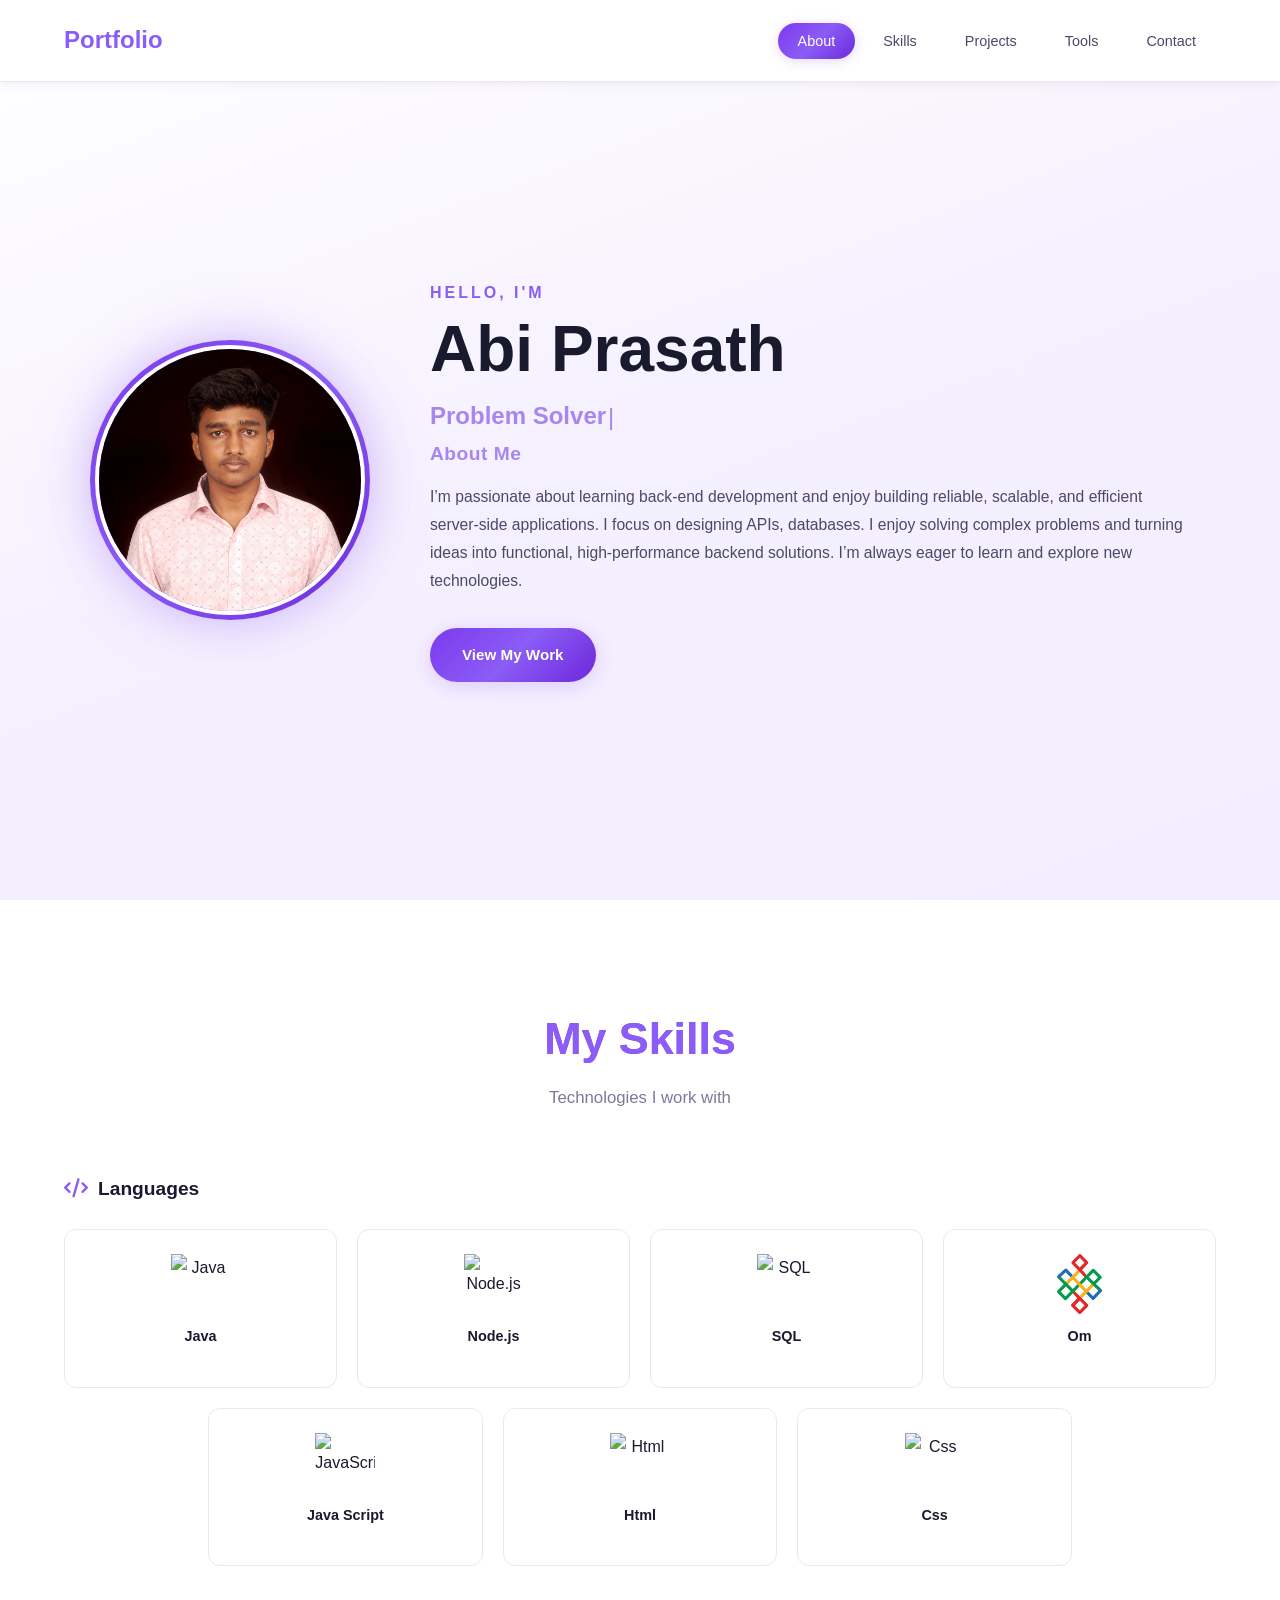
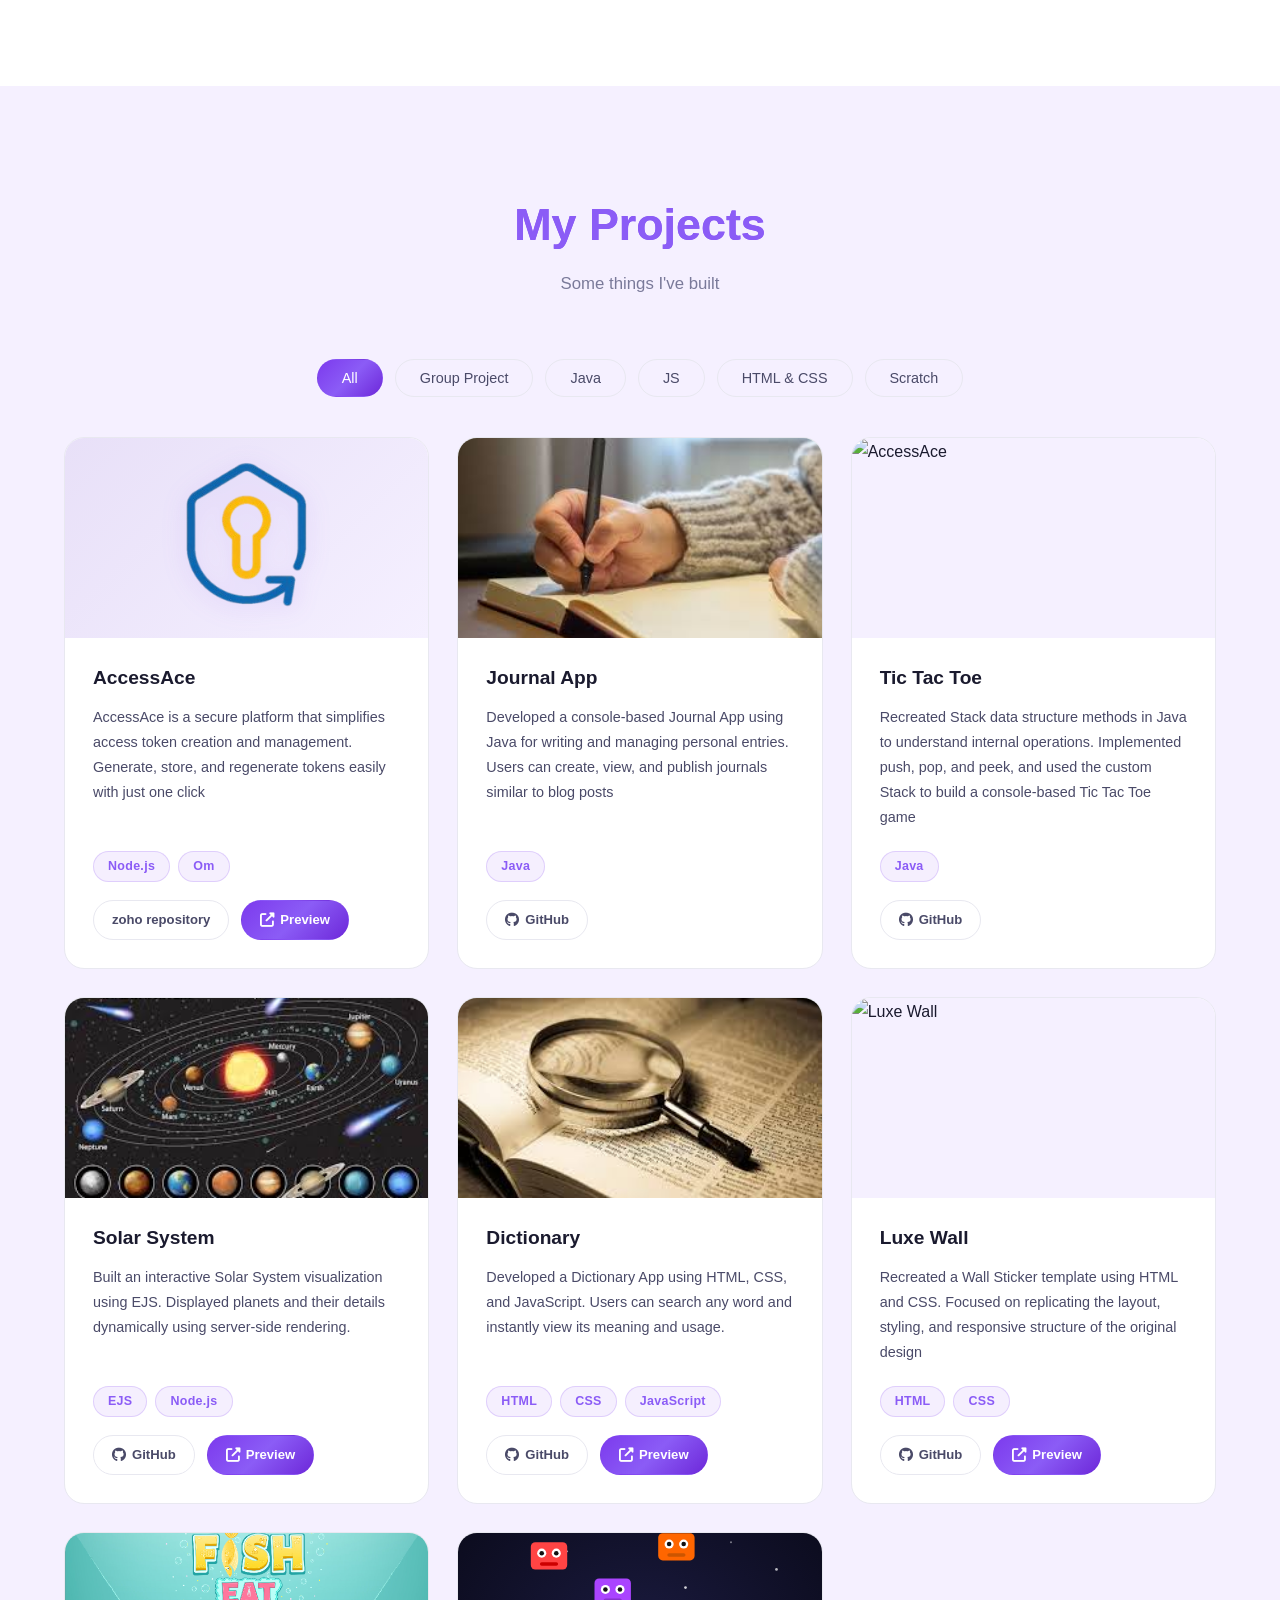
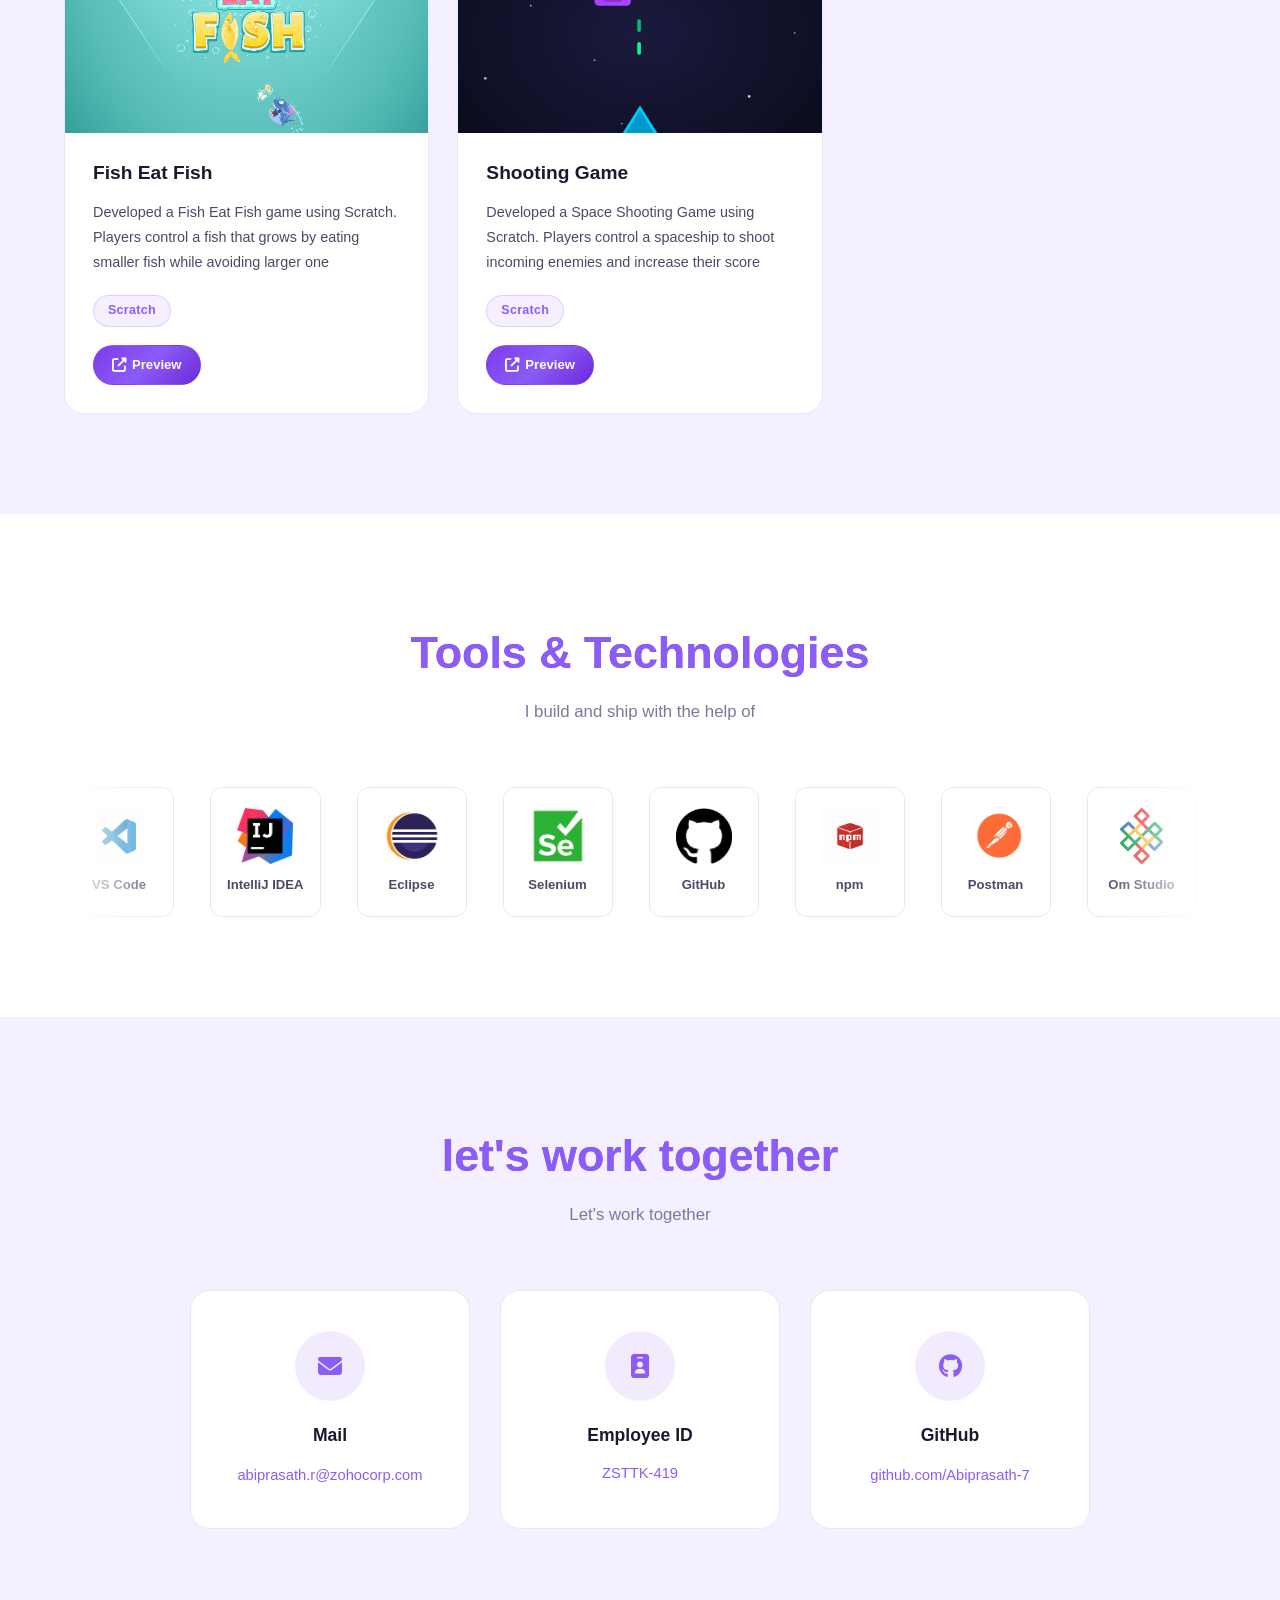
==== commit aecfe51c: "grammar changes in portfolio" ====
--- a/index.html
+++ b/index.html
@@ -19,8 +19,8 @@
         <div class="nav-container">
             <a href="#" class="nav-logo">Portfolio</a>
             <button class="nav-toggle" id="navToggle" aria-label="Toggle menu">
-        <i class="fas fa-bars"></i>
-      </button>
+                <i class="fas fa-bars"></i>
+            </button>
             <ul class="nav-links" id="navLinks">
                 <li><a href="#hero">About</a></li>
                 <li><a href="#skills">Skills</a></li>
@@ -45,13 +45,14 @@
                 <p class="hero-title">
                     <span class="typing-wrapper">
                         <span class="typing-text" id="typingText"></span>
-                    <span class="cursor">|</span>
+                        <span class="cursor">|</span>
                     </span>
                 </p>
                 <div class="hero-about-content">
                     <h3 class="hero-about-heading">About Me</h3>
-                    <p class="hero-about-text">I’m a passionate Back-end developer who enjoys building reliable,
-                        scalable, and efficient server-side applications. I focus on designing APIs, databases. I enjoy
+                    <p class="hero-about-text">I’m passionate about learning back-end development and enjoy building
+                        reliable, scalable, and efficient server-side applications. I focus on designing APIs,
+                        databases. I enjoy
                         solving complex problems and turning ideas into functional, high-performance backend solutions.
                         I’m always eager to learn and explore new technologies.
                     </p>
@@ -74,17 +75,23 @@
                     <div class="skills-row">
 
                         <div class="skill-card">
-                            <img class="language-img" src="https://imgs.search.brave.com/fzEGW05T2x0M5Ag3GZswX8C57sskLVVwlcjBo4W_U50/rs:fit:500:0:1:0/g:ce/aHR0cHM6Ly9zdGF0/aWMudmVjdGVlenku/Y29tL3N5c3RlbS9y/ZXNvdXJjZXMvdGh1/bWJuYWlscy8wNDgv/MzMyLzE1MC9zbWFs/bC9qYXZhLXByb2dy/YW1taW5nLWxhbmd1/YWdlLWphdmEtbG9n/by1mcmVlLXBuZy5w/bmc" alt="Java">
+                            <img class="language-img"
+                                src="https://imgs.search.brave.com/fzEGW05T2x0M5Ag3GZswX8C57sskLVVwlcjBo4W_U50/rs:fit:500:0:1:0/g:ce/aHR0cHM6Ly9zdGF0/aWMudmVjdGVlenku/Y29tL3N5c3RlbS9y/ZXNvdXJjZXMvdGh1/bWJuYWlscy8wNDgv/MzMyLzE1MC9zbWFs/bC9qYXZhLXByb2dy/YW1taW5nLWxhbmd1/YWdlLWphdmEtbG9n/by1mcmVlLXBuZy5w/bmc"
+                                alt="Java">
                             <span>Java</span>
                         </div>
 
 
                         <div class="skill-card">
-                            <img class="language-img" src="https://imgs.search.brave.com/Fh4DXCDEK20AAANNX74U6_4541WQmq7hSQ8LbD2pqhc/rs:fit:500:0:1:0/g:ce/aHR0cHM6Ly9jZG4u/aWNvbnNjb3V0LmNv/bS9pY29uL2ZyZWUv/cG5nLTI1Ni9mcmVl/LW5vZGUtanMtaWNv/bi1zdmctZG93bmxv/YWQtcG5nLTExNzQ5/MjUucG5nP2Y9d2Vi/cCZ3PTI1Ng" alt="Node.js">
+                            <img class="language-img"
+                                src="https://imgs.search.brave.com/Fh4DXCDEK20AAANNX74U6_4541WQmq7hSQ8LbD2pqhc/rs:fit:500:0:1:0/g:ce/aHR0cHM6Ly9jZG4u/aWNvbnNjb3V0LmNv/bS9pY29uL2ZyZWUv/cG5nLTI1Ni9mcmVl/LW5vZGUtanMtaWNv/bi1zdmctZG93bmxv/YWQtcG5nLTExNzQ5/MjUucG5nP2Y9d2Vi/cCZ3PTI1Ng"
+                                alt="Node.js">
                             <span>Node.js</span>
                         </div>
                         <div class="skill-card">
-                            <img class="language-img" src="https://imgs.search.brave.com/AU2hqEZi6P-WkXNU8Kv_QuAUx0h8I_MhENe-YodeIIE/rs:fit:500:0:1:0/g:ce/aHR0cHM6Ly9wbmdp/bWcuY29tL3VwbG9h/ZHMvbXlzcWwvbXlz/cWxfUE5HMjMucG5n" alt="SQL">
+                            <img class="language-img"
+                                src="https://imgs.search.brave.com/AU2hqEZi6P-WkXNU8Kv_QuAUx0h8I_MhENe-YodeIIE/rs:fit:500:0:1:0/g:ce/aHR0cHM6Ly9wbmdp/bWcuY29tL3VwbG9h/ZHMvbXlzcWwvbXlz/cWxfUE5HMjMucG5n"
+                                alt="SQL">
                             <span>SQL</span>
                         </div>
                         <div class="skill-card">
@@ -95,16 +102,22 @@
                     </div>
                     <div class="skills-row skills-row-center">
                         <div class="skill-card">
-                            <img class="language-img" src="https://imgs.search.brave.com/sR12cGfJZzDbqjyg4TAiZoqWEDh66vsw0rWA9nQpjAw/rs:fit:500:0:1:0/g:ce/aHR0cHM6Ly93d3cu/ZnJlZXBuZ2xvZ29z/LmNvbS91cGxvYWRz/L2phdmFzY3JpcHQt/cG5nL2phdmFzY3Jp/cHQtdmVjdG9yLWxv/Z28teWVsbG93LXBu/Zy10cmFuc3BhcmVu/dC1qYXZhc2NyaXB0/LXZlY3Rvci0xMi5w/bmc" alt="JavaScript">
+                            <img class="language-img"
+                                src="https://imgs.search.brave.com/sR12cGfJZzDbqjyg4TAiZoqWEDh66vsw0rWA9nQpjAw/rs:fit:500:0:1:0/g:ce/aHR0cHM6Ly93d3cu/ZnJlZXBuZ2xvZ29z/LmNvbS91cGxvYWRz/L2phdmFzY3JpcHQt/cG5nL2phdmFzY3Jp/cHQtdmVjdG9yLWxv/Z28teWVsbG93LXBu/Zy10cmFuc3BhcmVu/dC1qYXZhc2NyaXB0/LXZlY3Rvci0xMi5w/bmc"
+                                alt="JavaScript">
                             <span>Java Script</span>
                         </div>
 
                         <div class="skill-card">
-                            <img class="language-img" src="https://imgs.search.brave.com/OB3KC1IycYcxgT0YAuprgRfPMTC0xAbXGxSkl5Za3yw/rs:fit:500:0:1:0/g:ce/aHR0cHM6Ly9zdGF0/aWMudmVjdGVlenku/Y29tL3N5c3RlbS9y/ZXNvdXJjZXMvdGh1/bWJuYWlscy8wNjYv/Mzg2LzAwNS9zbWFs/bC90aGUtaHRtbDUt/bG9nby13aXRoLXRo/ZS1udW1iZXItNS1p/bi10aGUtY2VudGVy/LWZyZWUtcG5nLnBu/Zw" alt="Html">
+                            <img class="language-img"
+                                src="https://imgs.search.brave.com/OB3KC1IycYcxgT0YAuprgRfPMTC0xAbXGxSkl5Za3yw/rs:fit:500:0:1:0/g:ce/aHR0cHM6Ly9zdGF0/aWMudmVjdGVlenku/Y29tL3N5c3RlbS9y/ZXNvdXJjZXMvdGh1/bWJuYWlscy8wNjYv/Mzg2LzAwNS9zbWFs/bC90aGUtaHRtbDUt/bG9nby13aXRoLXRo/ZS1udW1iZXItNS1p/bi10aGUtY2VudGVy/LWZyZWUtcG5nLnBu/Zw"
+                                alt="Html">
                             <span>Html</span>
                         </div>
                         <div class="skill-card">
-                            <img class="language-img" src="https://imgs.search.brave.com/6GMF8HwVKaCfbJzgPKGsx0SmGf4YMvEVi1aFlZP8BxQ/rs:fit:500:0:1:0/g:ce/aHR0cHM6Ly9pbWFn/ZXMuc2Vla2xvZ28u/Y29tL2xvZ28tcG5n/LzQyLzIvY3NzLTMt/bG9nby1wbmdfc2Vl/a2xvZ28tNDI2MDgz/LnBuZw" alt="Css">
+                            <img class="language-img"
+                                src="https://imgs.search.brave.com/6GMF8HwVKaCfbJzgPKGsx0SmGf4YMvEVi1aFlZP8BxQ/rs:fit:500:0:1:0/g:ce/aHR0cHM6Ly9pbWFn/ZXMuc2Vla2xvZ28u/Y29tL2xvZ28tcG5n/LzQyLzIvY3NzLTMt/bG9nby1wbmdfc2Vl/a2xvZ28tNDI2MDgz/LnBuZw"
+                                alt="Css">
                             <span>Css</span>
                         </div>
 
@@ -148,8 +161,8 @@
                             <a href="https://repository.zohocorpcloud.in/zohocorp/user/testing/AccessAce#/source/default/AccessAce"
                                 target="_blank" class="project-link">zoho repository</a>
                             <a href="https://repository.zohocorpcloud.in/zohocorp/user/testing/AccessAce#/source/default/AccessAce"
-                                target="_blank"
-                                class="project-link project-link-preview"><i class="fas fa-external-link-alt"></i>
+                                target="_blank" class="project-link project-link-preview"><i
+                                    class="fas fa-external-link-alt"></i>
                                 Preview</a>
                         </div>
                     </div>
@@ -158,7 +171,8 @@
 
                 <div class="project-card" data-category="java">
                     <div class="project-thumbnail">
-                        <img src="[data-uri]" alt="AccessAce" />
+                        <img src="[data-uri]"
+                            alt="AccessAce" />
                     </div>
                     <div class="project-body">
                         <h3 class="project-title">Journal App</h3>
@@ -172,14 +186,15 @@
                         <div class="project-footer">
                             <a href="https://github.com/Abiprasath-7/Journal-App-with-Db-Connection" target="_blank"
                                 class="project-link"><i class="fab fa-github"></i> GitHub</a>
-                    
+
                         </div>
                     </div>
                 </div>
 
                 <div class="project-card" data-category="java">
                     <div class="project-thumbnail">
-                        <img src="https://www.chotakingdom.co.in/wp-content/uploads/2021/12/Wooden-Tic-Tac-Toe-with-Box-1st.jpg" alt="AccessAce" />
+                        <img src="https://www.chotakingdom.co.in/wp-content/uploads/2021/12/Wooden-Tic-Tac-Toe-with-Box-1st.jpg"
+                            alt="AccessAce" />
                     </div>
                     <div class="project-body">
                         <h3 class="project-title">Tic Tac Toe</h3>
@@ -192,15 +207,16 @@
                             <span class="tech-tag">Java</span>
                         </div>
                         <div class="project-footer">
-                            <a href="https://github.com/Abiprasath-7/Stack" target="_blank"
-                                class="project-link"><i class="fab fa-github"></i> GitHub</a>
+                            <a href="https://github.com/Abiprasath-7/Stack" target="_blank" class="project-link"><i
+                                    class="fab fa-github"></i> GitHub</a>
                         </div>
                     </div>
                 </div>
 
                 <div class="project-card" data-category="js">
                     <div class="project-thumbnail">
-                        <img src="[data-uri]" alt="AccessAce" />
+                        <img src="[data-uri]"
+                            alt="AccessAce" />
                     </div>
                     <div class="project-body">
                         <h3 class="project-title">Solar System</h3>
@@ -222,7 +238,8 @@
                 </div>
                 <div class="project-card" data-category="js">
                     <div class="project-thumbnail">
-                        <img src="[data-uri]" alt="AccessAce" />
+                        <img src="[data-uri]"
+                            alt="AccessAce" />
                     </div>
                     <div class="project-body">
                         <h3 class="project-title">Dictionary</h3>
@@ -235,8 +252,8 @@
                             <span class="tech-tag">JavaScript</span>
                         </div>
                         <div class="project-footer">
-                            <a href="https://github.com/Abiprasath-7/Dictionary" target="_blank"
-                                class="project-link"><i class="fab fa-github"></i> GitHub</a>
+                            <a href="https://github.com/Abiprasath-7/Dictionary" target="_blank" class="project-link"><i
+                                    class="fab fa-github"></i> GitHub</a>
                             <a href="https://abiprasath-7.github.io/Dictionary/" target="_blank"
                                 class="project-link project-link-preview"><i class="fas fa-external-link-alt"></i>
                                 Preview</a>
@@ -245,7 +262,8 @@
                 </div>
                 <div class="project-card" data-category="htmlcss">
                     <div class="project-thumbnail">
-                        <img src="https://i.etsystatic.com/5839524/r/il/b37687/5487985615/il_570xN.5487985615_8l9p.jpg" alt="Luxe Wall" />
+                        <img src="https://i.etsystatic.com/5839524/r/il/b37687/5487985615/il_570xN.5487985615_8l9p.jpg"
+                            alt="Luxe Wall" />
                     </div>
                     <div class="project-body">
                         <h3 class="project-title">Luxe Wall</h3>
@@ -257,8 +275,8 @@
                             <span class="tech-tag">CSS</span>
                         </div>
                         <div class="project-footer">
-                            <a href="https://github.com/Abiprasath-7/Luxe-wall" target="_blank"
-                                class="project-link"><i class="fab fa-github"></i> GitHub</a>
+                            <a href="https://github.com/Abiprasath-7/Luxe-wall" target="_blank" class="project-link"><i
+                                    class="fab fa-github"></i> GitHub</a>
                             <a href="https://abiprasath-7.github.io/Luxe-wall/" target="_blank"
                                 class="project-link project-link-preview"><i class="fas fa-external-link-alt"></i>
                                 Preview</a>
@@ -280,8 +298,8 @@
                         </div>
                         <div class="project-footer">
                             <a href="https://scratch.mit.edu/projects/1191224767"
-                                class="project-link project-link-preview"
-                                target="_blank"><i class="fas fa-external-link-alt"></i> Preview</a>
+                                class="project-link project-link-preview" target="_blank"><i
+                                    class="fas fa-external-link-alt"></i> Preview</a>
                         </div>
                     </div>
                 </div>
@@ -299,8 +317,8 @@
                         </div>
                         <div class="project-footer">
                             <a href="https://scratch.mit.edu/projects/1190017770/"
-                                class="project-link project-link-preview"
-                                target="_blank"><i class="fas fa-external-link-alt"></i> Preview</a>
+                                class="project-link project-link-preview" target="_blank"><i
+                                    class="fas fa-external-link-alt"></i> Preview</a>
                         </div>
                     </div>
                 </div>
@@ -311,7 +329,7 @@
     <section class="section tools" id="tools">
         <div class="container">
             <h2 class="section-title">Tools & Technologies</h2>
-            <p class="section-subtitle">What I use to build and ship</p>
+            <p class="section-subtitle">I build and ship with the help of</p>
             <div class="marquee-wrapper">
                 <div class="marquee-track">
                     <div class="marquee-item">
@@ -379,7 +397,7 @@
     <!-- CONTACT -->
     <section class="section contact" id="contact">
         <div class="container">
-            <h2 class="section-title">Get In Touch</h2>
+            <h2 class="section-title">let's work together</h2>
             <p class="section-subtitle">Let's work together</p>
             <div class="contact-boxes">
                 <div class="contact-box">
@@ -405,124 +423,124 @@
 
     <script>
         // Navbar
-    const navbar = document.getElementById('navbar');
-    const navToggle = document.getElementById('navToggle');
-    const navLinks = document.getElementById('navLinks');
-    window.addEventListener('scroll', () => navbar.classList.toggle('scrolled', window.scrollY > 50));
-    navToggle.addEventListener('click', () => {
-      navLinks.classList.toggle('active');
-      navToggle.querySelector('i').classList.toggle('fa-bars');
-      navToggle.querySelector('i').classList.toggle('fa-xmark');
-    });
-    document.querySelectorAll('.nav-links a').forEach(link => {
-      link.addEventListener('click', () => {
-        navLinks.classList.remove('active');
-        navToggle.querySelector('i').classList.add('fa-bars');
-        navToggle.querySelector('i').classList.remove('fa-xmark');
-      });
-    });
-
-    // Typing effect
-    const typingTexts = ['Back-End Developer', 'Database Engineer', 'Problem Solver'];
-    let textIndex = 0, charIndex = 0, isDeleting = false;
-    const typingEl = document.getElementById('typingText');
-    function type() {
-      const current = typingTexts[textIndex];
-
-      if (isDeleting) {
-        charIndex--;
-        typingEl.textContent = current.substring(0, charIndex);
-      } else {
-        typingEl.textContent = current.substring(0, charIndex);
-        charIndex++;
-      }
-
-      let delay = isDeleting ? 50 : 100;
-
-      if (!isDeleting && charIndex > current.length) {
-        // Finished typing — pause, then start deleting
-        isDeleting = true;
-        delay = 2000;
-      } else if (isDeleting && charIndex <= 0) {
-        // Finished deleting — move to next word
-        isDeleting = false;
-        charIndex = 0;
-        textIndex = (textIndex + 1) % typingTexts.length;
-        delay = 500;
-      }
-
-      setTimeout(type, delay);
-    }
-    type();
-
-
-    // Project filter
-    document.querySelectorAll('.filter-btn').forEach(btn => {
-      btn.addEventListener('click', () => {
-        document.querySelectorAll('.filter-btn').forEach(b => b.classList.remove('active'));
-        btn.classList.add('active');
-        const filter = btn.dataset.filter;
-        document.querySelectorAll('.project-card').forEach(card => {
-          const show = filter === 'all' || card.dataset.category === filter;
-          card.style.opacity = '0'; card.style.transform = 'scale(0.8)';
-          setTimeout(() => {
-            card.style.display = show ? '' : 'none';
-            if (show) setTimeout(() => { card.style.opacity = '1'; card.style.transform = 'scale(1)'; }, 50);
-          }, 300);
+        const navbar = document.getElementById('navbar');
+        const navToggle = document.getElementById('navToggle');
+        const navLinks = document.getElementById('navLinks');
+        window.addEventListener('scroll', () => navbar.classList.toggle('scrolled', window.scrollY > 50));
+        navToggle.addEventListener('click', () => {
+            navLinks.classList.toggle('active');
+            navToggle.querySelector('i').classList.toggle('fa-bars');
+            navToggle.querySelector('i').classList.toggle('fa-xmark');
         });
-      });
-    });
-
-    // Scroll reveal
-    const revealElements = document.querySelectorAll('.section-title, .section-subtitle, .hero-merged, .skill-category, .project-card, .contact-box');
-    const revealObserver = new IntersectionObserver((entries) => {
-      entries.forEach(entry => { if (entry.isIntersecting) { entry.target.classList.add('revealed'); revealObserver.unobserve(entry.target); } });
-    }, { threshold: 0.1 });
-    revealElements.forEach(el => { el.classList.add('reveal'); revealObserver.observe(el); });
-
-    // Active section highlighting in navbar
-    const navLinkEls = document.querySelectorAll('.nav-links a');
-
-    function highlightNav() {
-      const scrollY = window.scrollY + window.innerHeight / 3;
-      const pageBottom = window.scrollY + window.innerHeight;
-      const docHeight = document.documentElement.scrollHeight;
-
-      // Map nav links to their target section ids
-      const sectionIds = ['hero', 'skills', 'projects', 'tools', 'contact'];
-      let activeId = sectionIds[0];
-
-      // If scrolled to bottom of page, activate the last section (contact)
-      if (pageBottom >= docHeight - 2) {
-        activeId = sectionIds[sectionIds.length - 1];
-      } else {
-        // Find the section whose top is closest to but above scrollY
-        for (let i = sectionIds.length - 1; i >= 0; i--) {
-          const sec = document.getElementById(sectionIds[i]);
-          if (sec && sec.offsetTop <= scrollY) {
-            activeId = sectionIds[i];
-            break;
-          }
+        document.querySelectorAll('.nav-links a').forEach(link => {
+            link.addEventListener('click', () => {
+                navLinks.classList.remove('active');
+                navToggle.querySelector('i').classList.add('fa-bars');
+                navToggle.querySelector('i').classList.remove('fa-xmark');
+            });
+        });
+
+        // Typing effect
+        const typingTexts = ['Problem Solver', 'Enthusiastic Learner'];
+        let textIndex = 0, charIndex = 0, isDeleting = false;
+        const typingEl = document.getElementById('typingText');
+        function type() {
+            const current = typingTexts[textIndex];
+
+            if (isDeleting) {
+                charIndex--;
+                typingEl.textContent = current.substring(0, charIndex);
+            } else {
+                typingEl.textContent = current.substring(0, charIndex);
+                charIndex++;
+            }
+
+            let delay = isDeleting ? 50 : 100;
+
+            if (!isDeleting && charIndex > current.length) {
+                // Finished typing — pause, then start deleting
+                isDeleting = true;
+                delay = 2000;
+            } else if (isDeleting && charIndex <= 0) {
+                // Finished deleting — move to next word
+                isDeleting = false;
+                charIndex = 0;
+                textIndex = (textIndex + 1) % typingTexts.length;
+                delay = 500;
+            }
+
+            setTimeout(type, delay);
         }
-      }
-
-      navLinkEls.forEach(link => {
-        link.classList.remove('nav-active');
-        if (link.getAttribute('href') === '#' + activeId) {
-          link.classList.add('nav-active');
+        type();
+
+
+        // Project filter
+        document.querySelectorAll('.filter-btn').forEach(btn => {
+            btn.addEventListener('click', () => {
+                document.querySelectorAll('.filter-btn').forEach(b => b.classList.remove('active'));
+                btn.classList.add('active');
+                const filter = btn.dataset.filter;
+                document.querySelectorAll('.project-card').forEach(card => {
+                    const show = filter === 'all' || card.dataset.category === filter;
+                    card.style.opacity = '0'; card.style.transform = 'scale(0.8)';
+                    setTimeout(() => {
+                        card.style.display = show ? '' : 'none';
+                        if (show) setTimeout(() => { card.style.opacity = '1'; card.style.transform = 'scale(1)'; }, 50);
+                    }, 300);
+                });
+            });
+        });
+
+        // Scroll reveal
+        const revealElements = document.querySelectorAll('.section-title, .section-subtitle, .hero-merged, .skill-category, .project-card, .contact-box');
+        const revealObserver = new IntersectionObserver((entries) => {
+            entries.forEach(entry => { if (entry.isIntersecting) { entry.target.classList.add('revealed'); revealObserver.unobserve(entry.target); } });
+        }, { threshold: 0.1 });
+        revealElements.forEach(el => { el.classList.add('reveal'); revealObserver.observe(el); });
+
+        // Active section highlighting in navbar
+        const navLinkEls = document.querySelectorAll('.nav-links a');
+
+        function highlightNav() {
+            const scrollY = window.scrollY + window.innerHeight / 3;
+            const pageBottom = window.scrollY + window.innerHeight;
+            const docHeight = document.documentElement.scrollHeight;
+
+            // Map nav links to their target section ids
+            const sectionIds = ['hero', 'skills', 'projects', 'tools', 'contact'];
+            let activeId = sectionIds[0];
+
+            // If scrolled to bottom of page, activate the last section (contact)
+            if (pageBottom >= docHeight - 2) {
+                activeId = sectionIds[sectionIds.length - 1];
+            } else {
+                // Find the section whose top is closest to but above scrollY
+                for (let i = sectionIds.length - 1; i >= 0; i--) {
+                    const sec = document.getElementById(sectionIds[i]);
+                    if (sec && sec.offsetTop <= scrollY) {
+                        activeId = sectionIds[i];
+                        break;
+                    }
+                }
+            }
+
+            navLinkEls.forEach(link => {
+                link.classList.remove('nav-active');
+                if (link.getAttribute('href') === '#' + activeId) {
+                    link.classList.add('nav-active');
+                }
+            });
         }
-      });
-    }
-
-    window.addEventListener('scroll', highlightNav);
-    window.addEventListener('load', highlightNav);
-
-    // Marquee infinite scroll: clone items
-    const marqueeTrack = document.querySelector('.marquee-track');
-    if (marqueeTrack) {
-      const items = marqueeTrack.innerHTML;
-      marqueeTrack.innerHTML += items;
-    }
+
+        window.addEventListener('scroll', highlightNav);
+        window.addEventListener('load', highlightNav);
+
+        // Marquee infinite scroll: clone items
+        const marqueeTrack = document.querySelector('.marquee-track');
+        if (marqueeTrack) {
+            const items = marqueeTrack.innerHTML;
+            marqueeTrack.innerHTML += items;
+        }
 
     </script>
 </body>
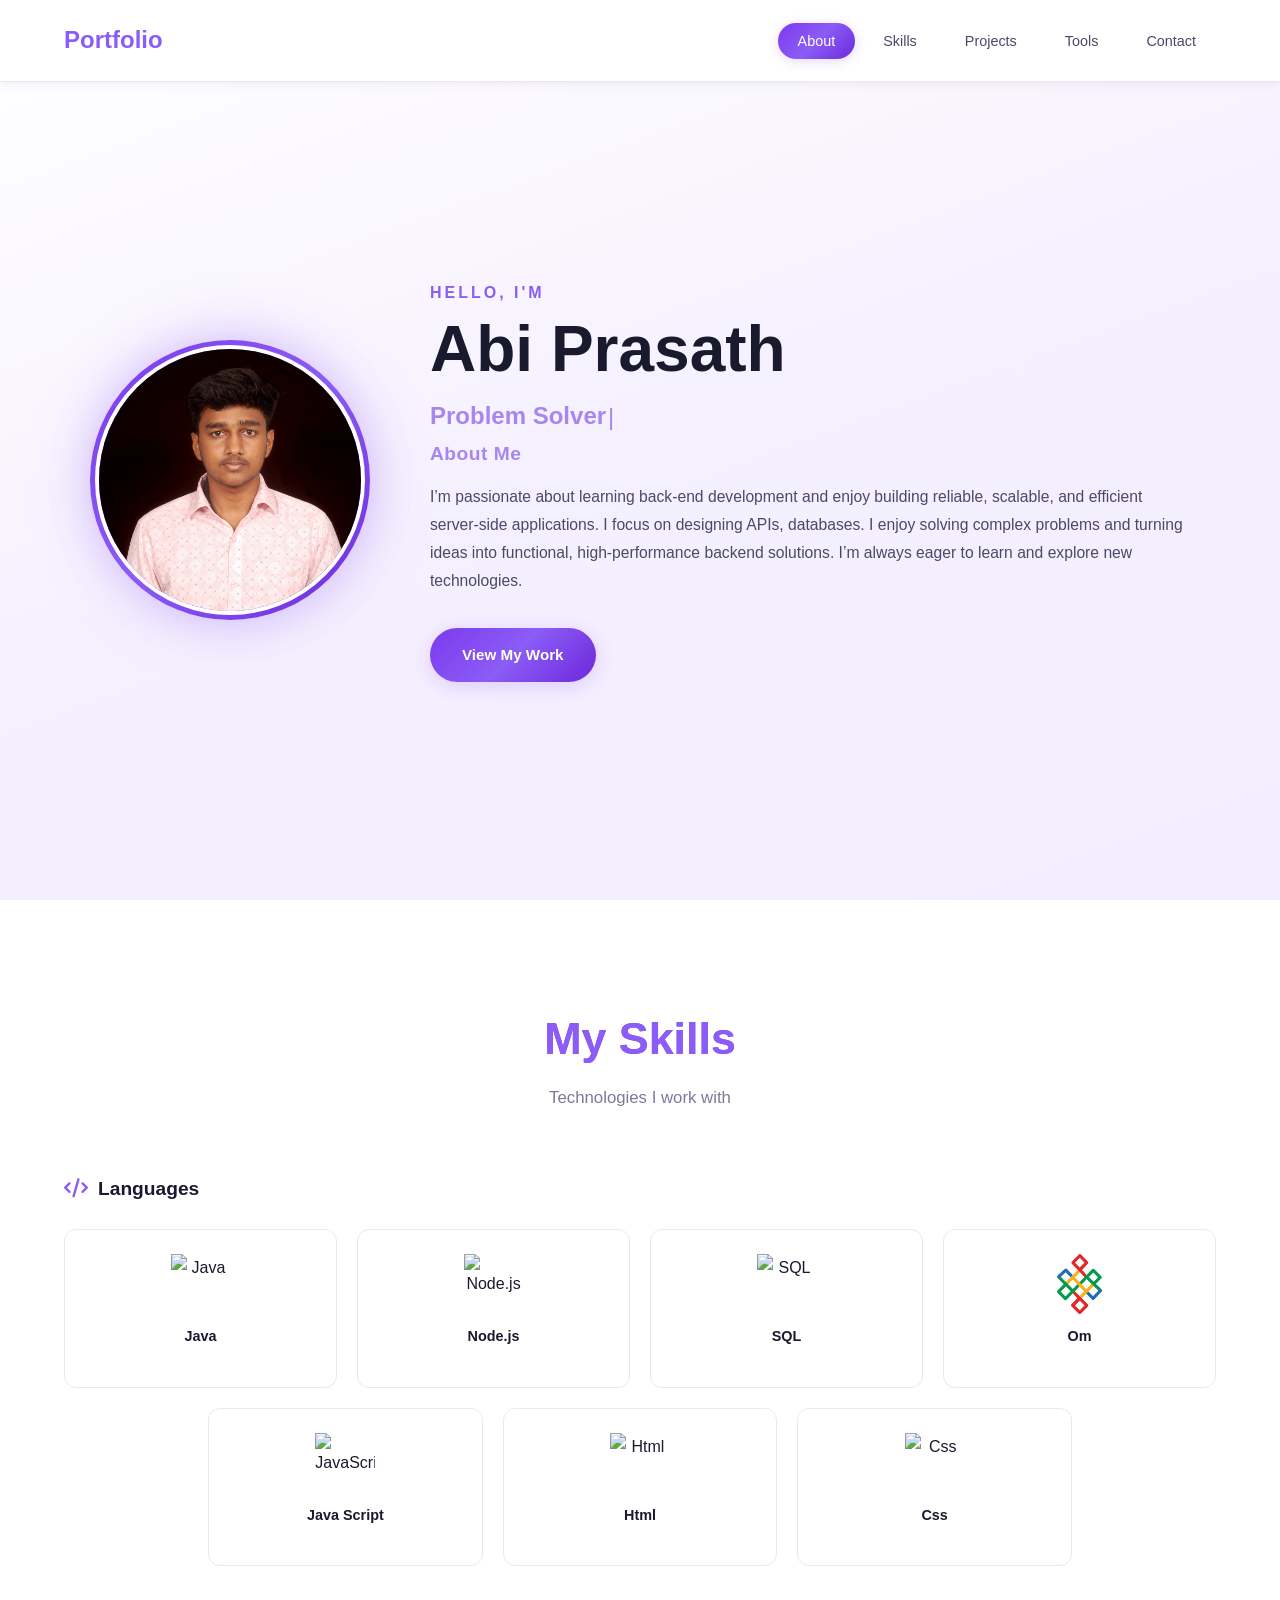
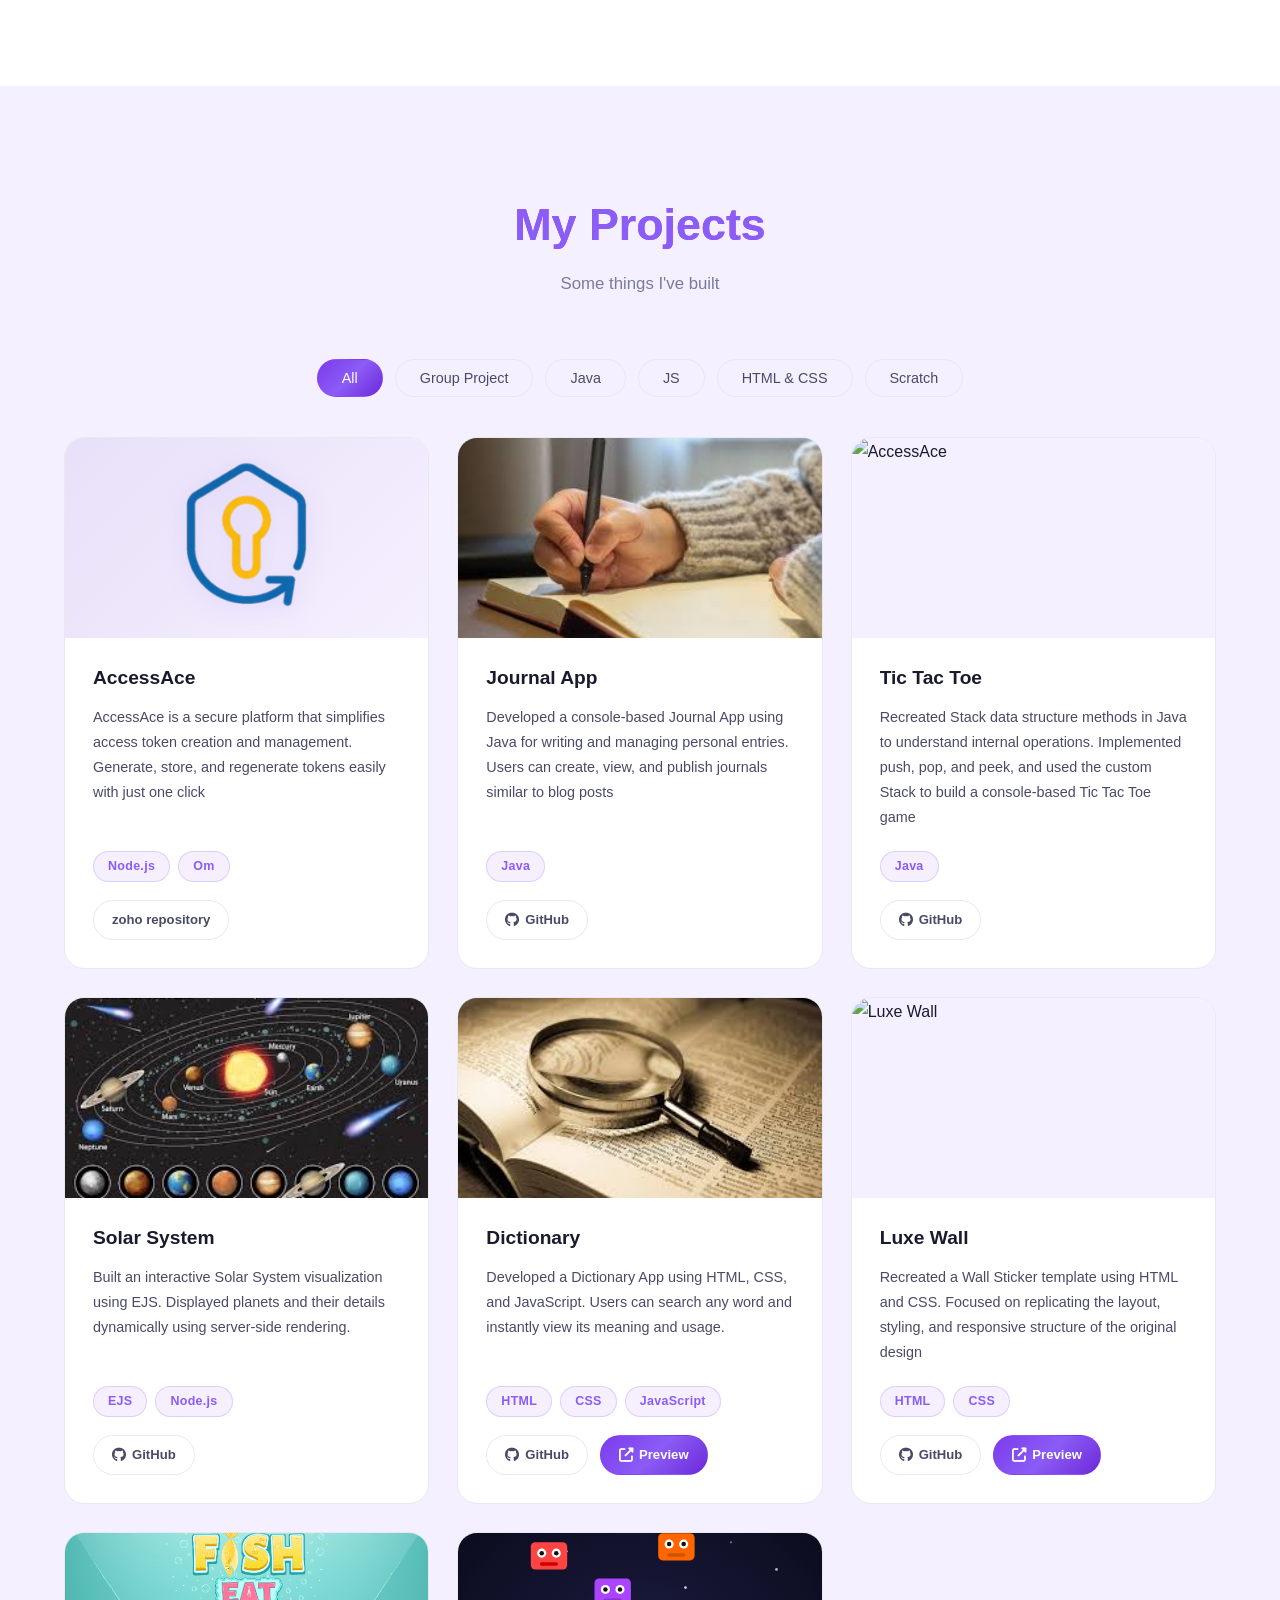
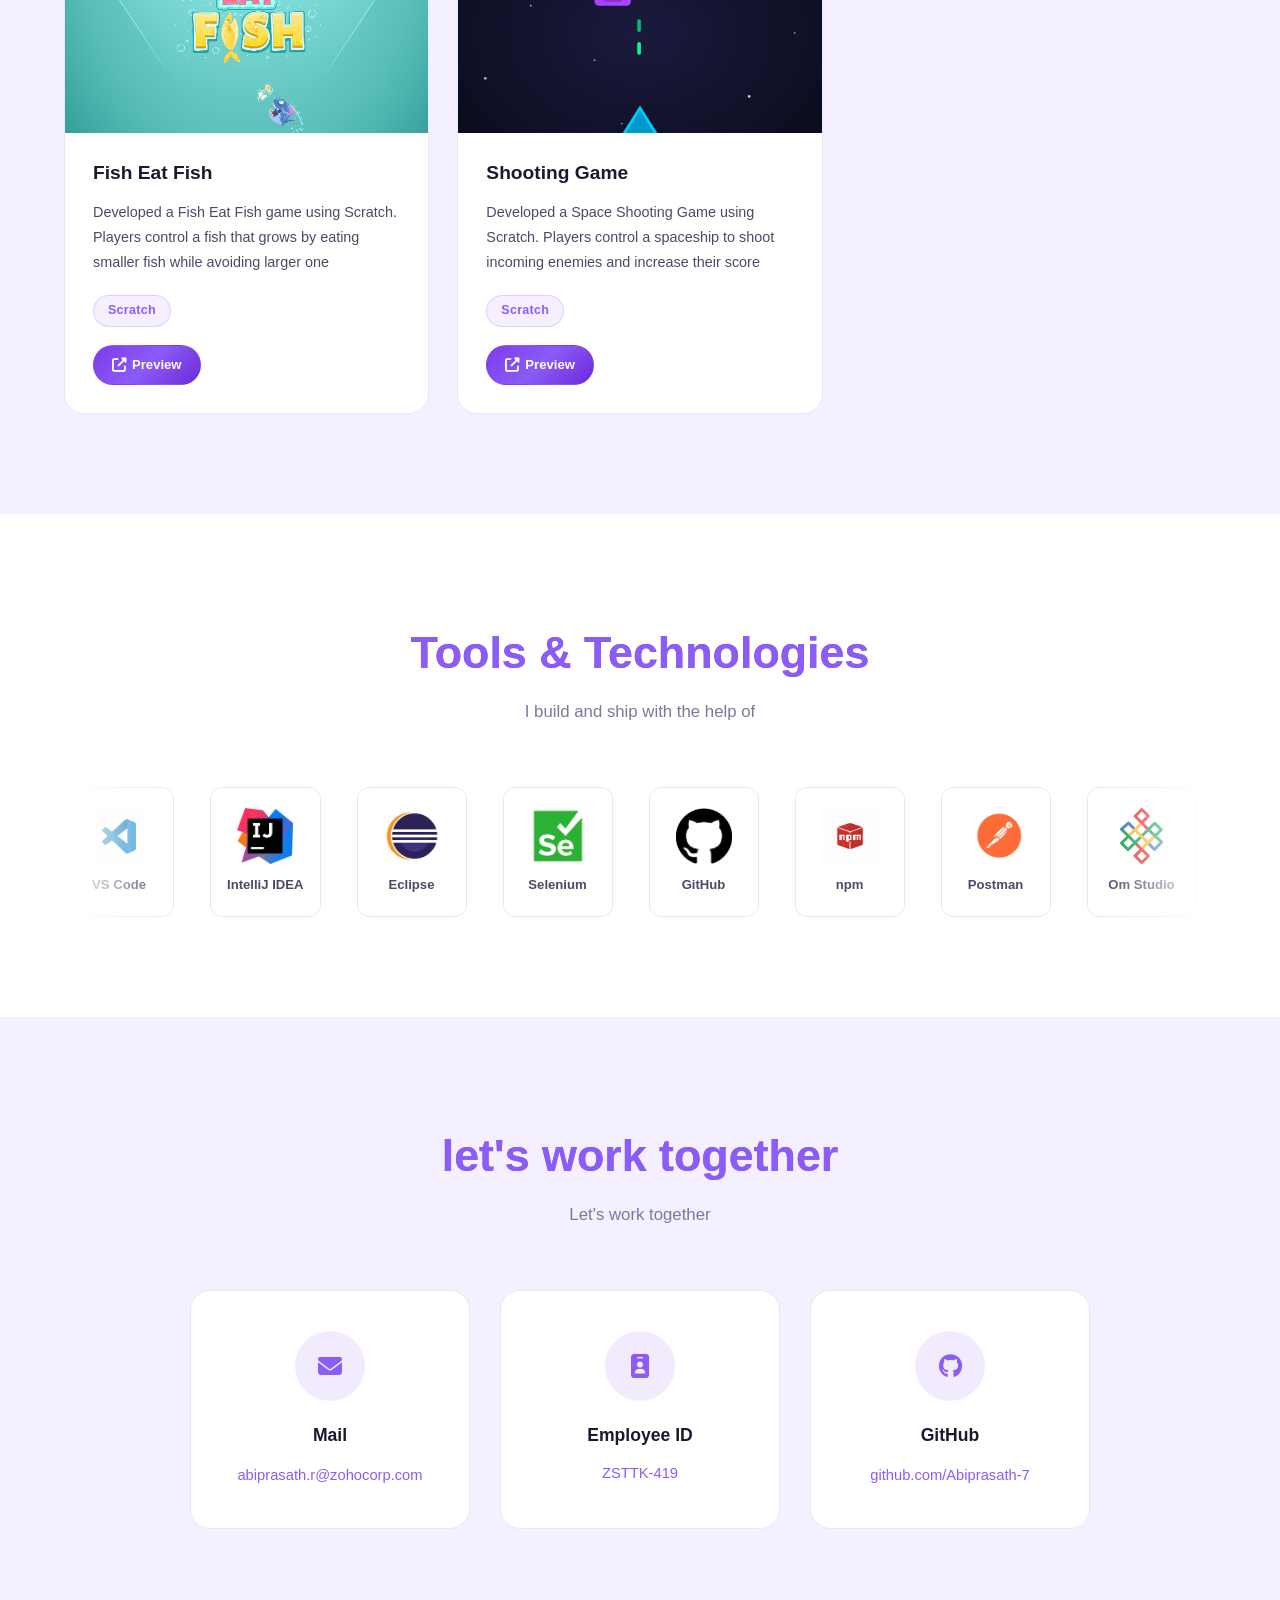
==== commit 5e6f1000: "Preview" ====
--- a/index.html
+++ b/index.html
@@ -160,10 +160,6 @@
                         <div class="project-footer">
                             <a href="https://repository.zohocorpcloud.in/zohocorp/user/testing/AccessAce#/source/default/AccessAce"
                                 target="_blank" class="project-link">zoho repository</a>
-                            <a href="https://repository.zohocorpcloud.in/zohocorp/user/testing/AccessAce#/source/default/AccessAce"
-                                target="_blank" class="project-link project-link-preview"><i
-                                    class="fas fa-external-link-alt"></i>
-                                Preview</a>
                         </div>
                     </div>
                 </div>
@@ -230,9 +226,7 @@
                         <div class="project-footer">
                             <a href="https://github.com/Abiprasath-7/solar-system" target="_blank"
                                 class="project-link"><i class="fab fa-github"></i> GitHub</a>
-                            <a href="https://github.com/Abiprasath-7/solar-system" target="_blank"
-                                class="project-link project-link-preview"><i class="fas fa-external-link-alt"></i>
-                                Preview</a>
+                            
                         </div>
                     </div>
                 </div>
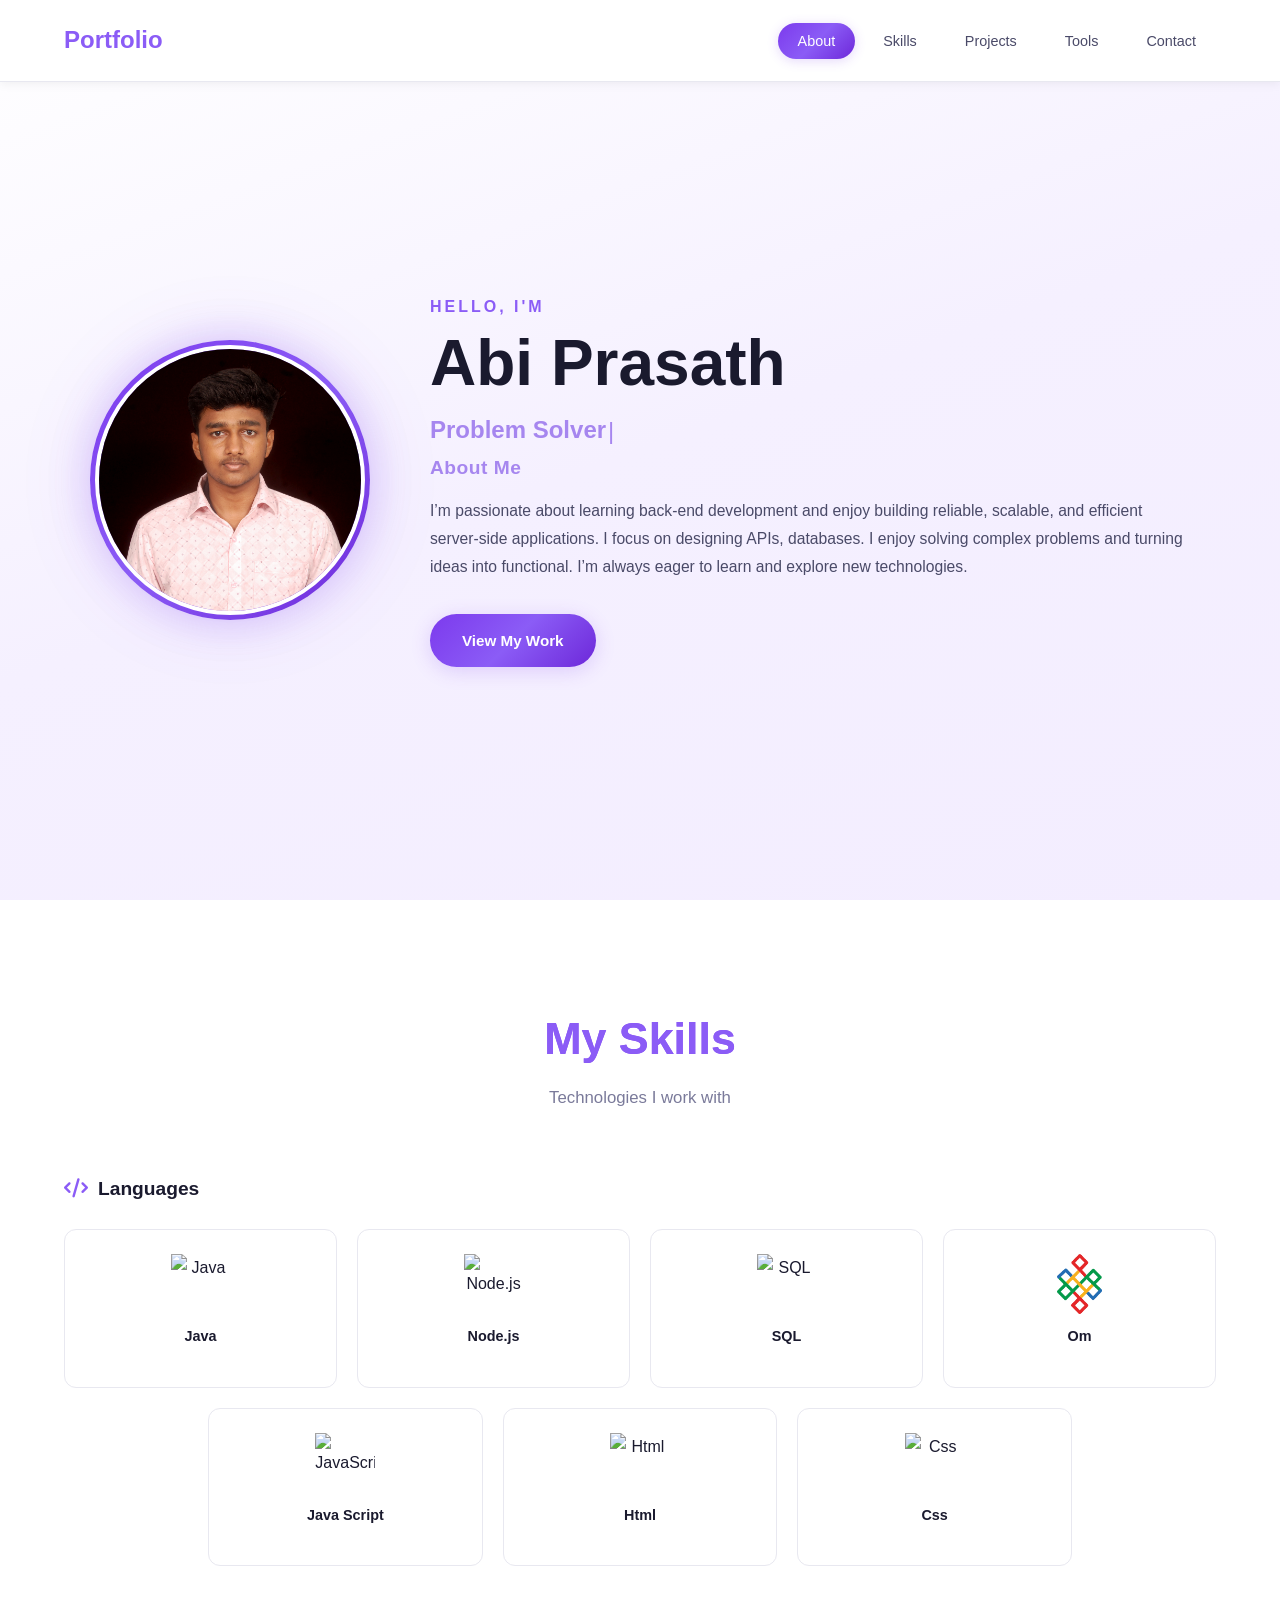
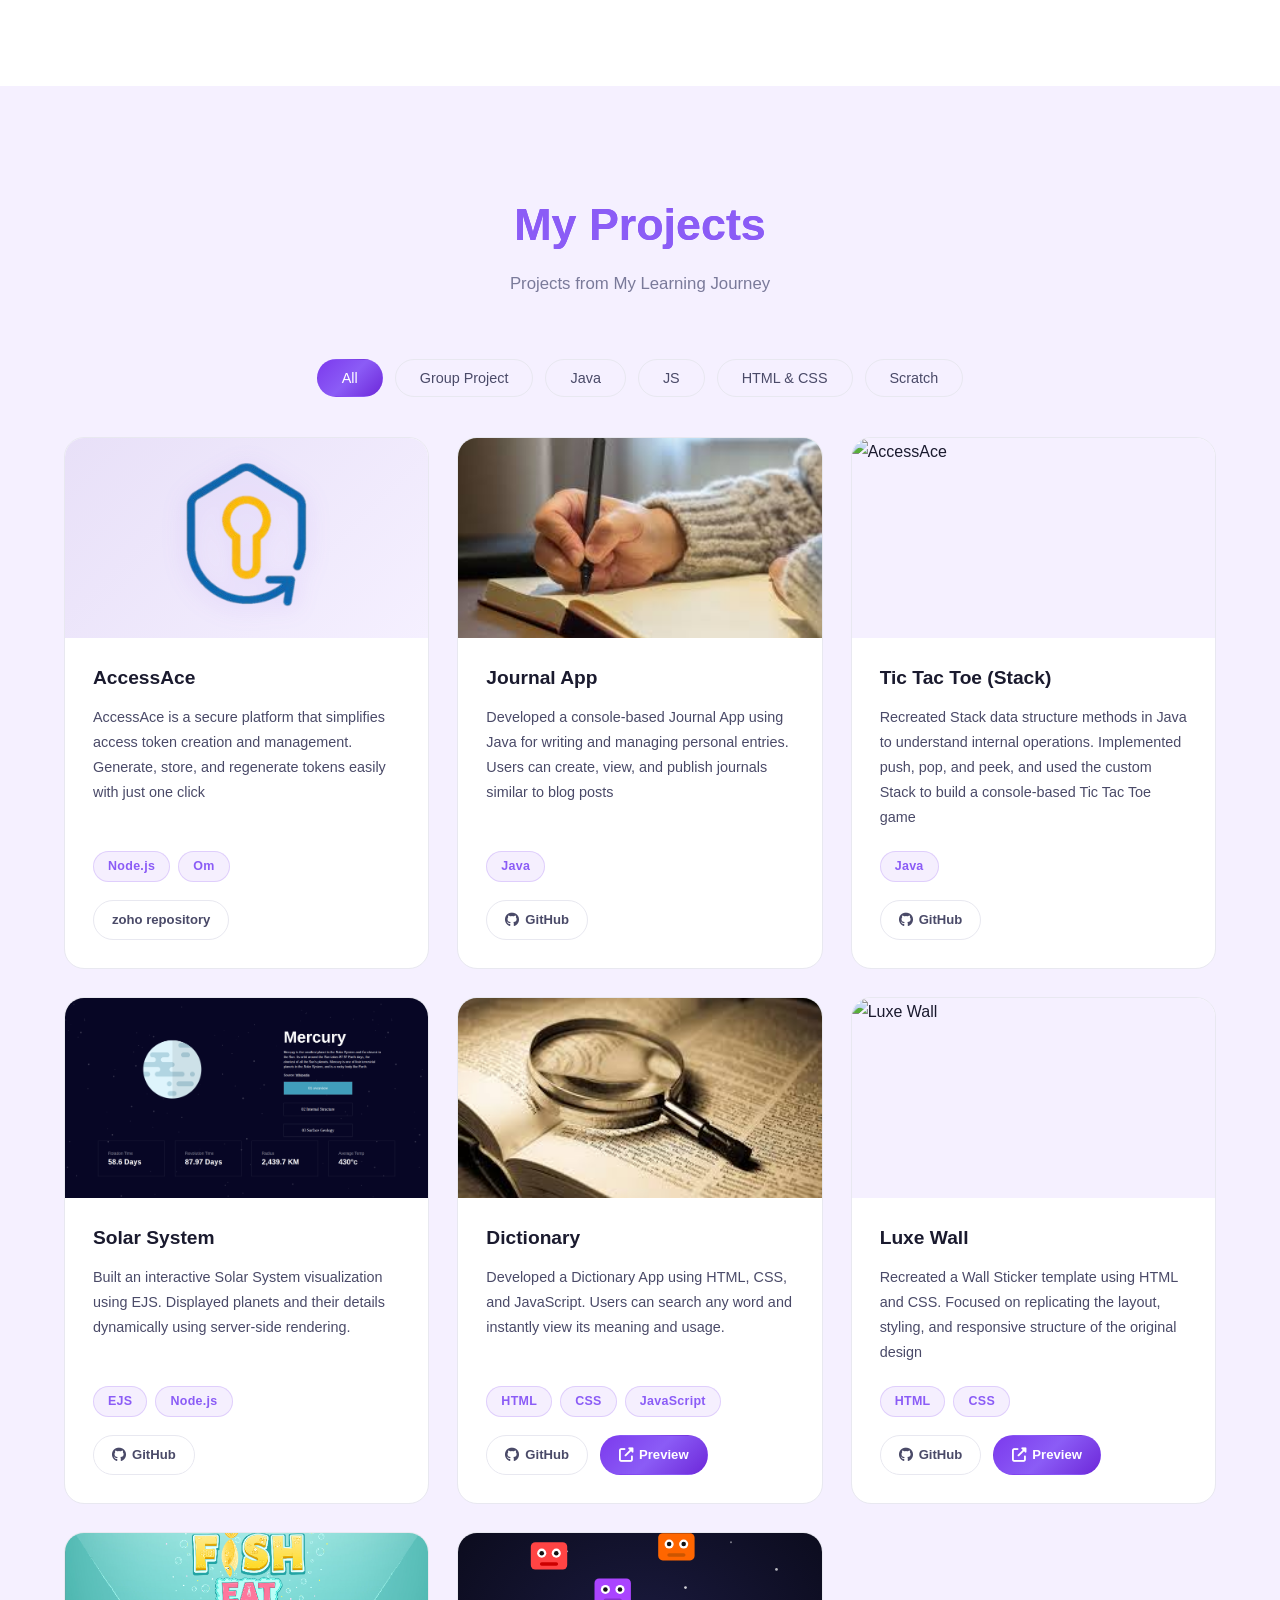
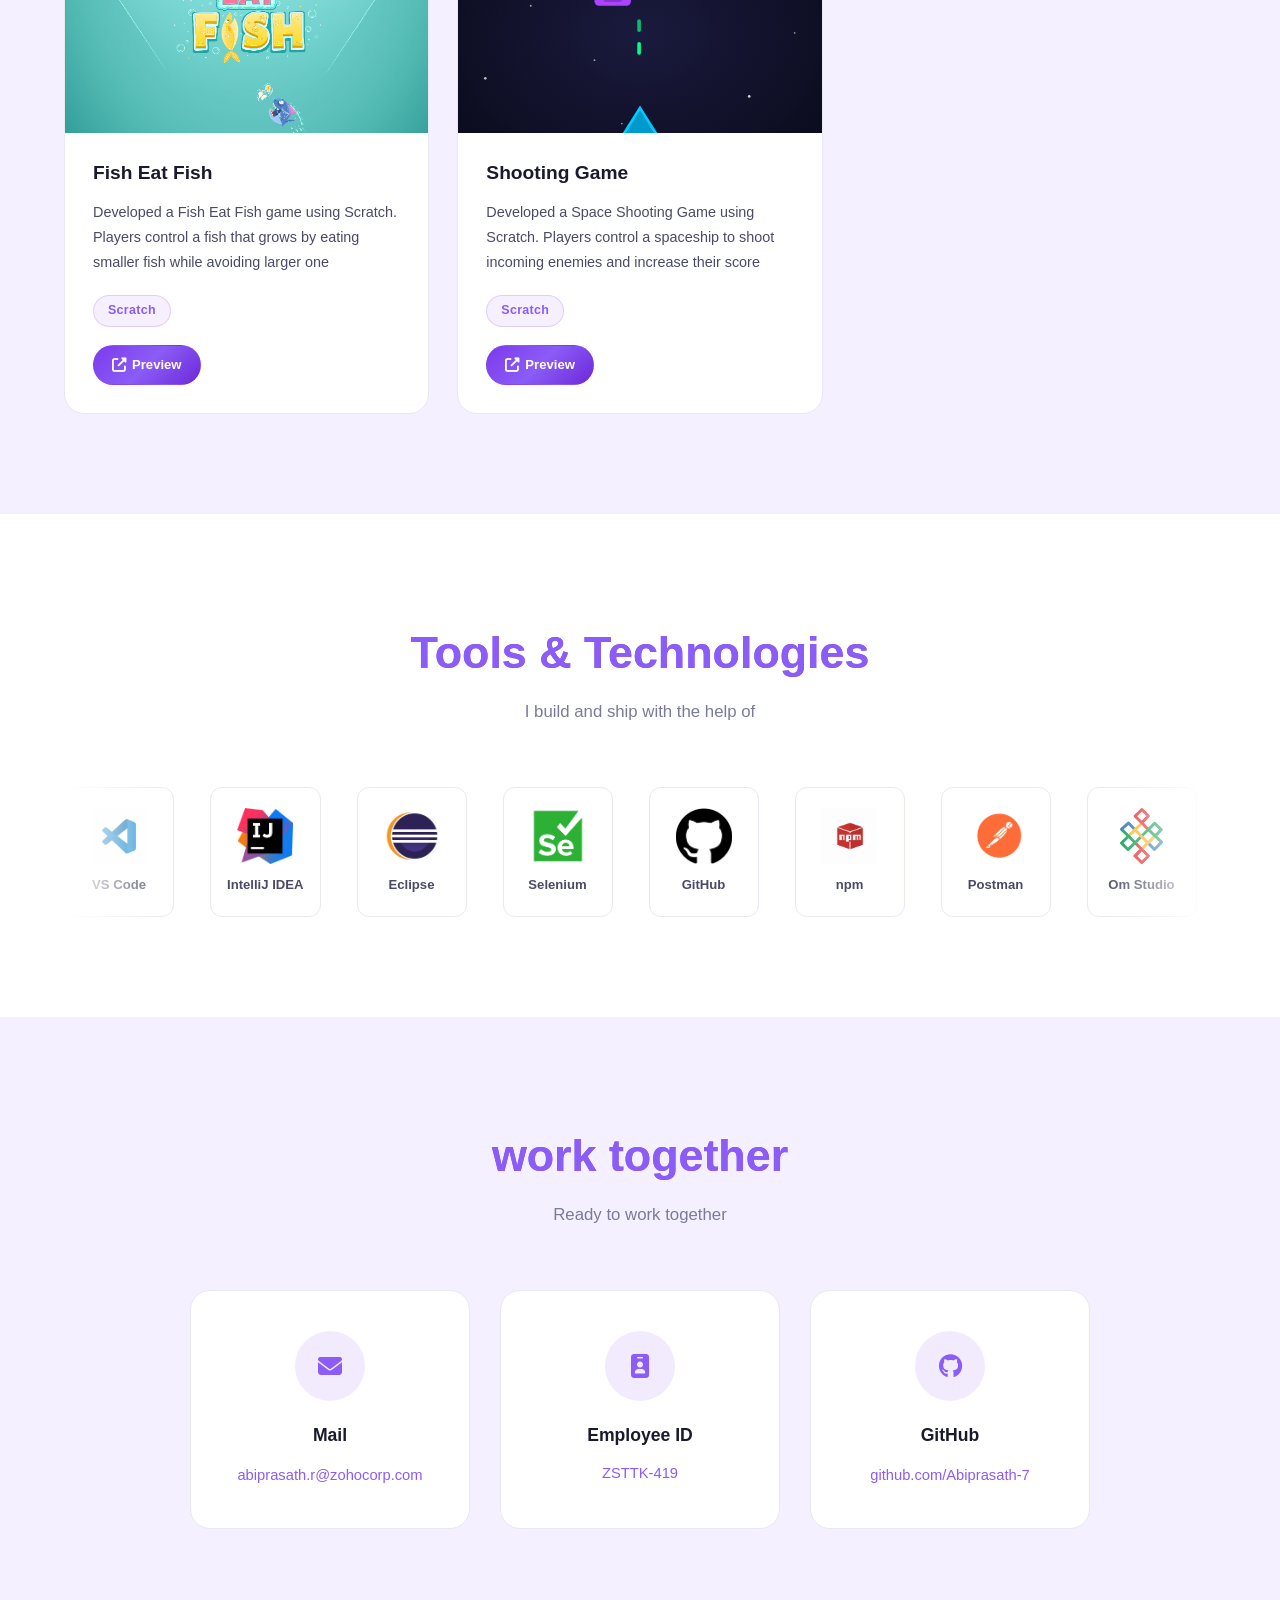
==== commit ea4eddd6: "Stack" ====
--- a/index.html
+++ b/index.html
@@ -53,7 +53,7 @@
                     <p class="hero-about-text">I’m passionate about learning back-end development and enjoy building
                         reliable, scalable, and efficient server-side applications. I focus on designing APIs,
                         databases. I enjoy
-                        solving complex problems and turning ideas into functional, high-performance backend solutions.
+                        solving complex problems and turning ideas into functional.
                         I’m always eager to learn and explore new technologies.
                     </p>
                 </div>
@@ -131,7 +131,7 @@
     <section class="section projects" id="projects">
         <div class="container">
             <h2 class="section-title">My Projects</h2>
-            <p class="section-subtitle">Some things I've built</p>
+            <p class="section-subtitle">Projects from My Learning Journey</p>
             <div class="projects-filter">
                 <button class="filter-btn active" data-filter="all">All</button>
                 <button class="filter-btn" data-filter="group">Group Project</button>
@@ -193,7 +193,7 @@
                             alt="AccessAce" />
                     </div>
                     <div class="project-body">
-                        <h3 class="project-title">Tic Tac Toe</h3>
+                        <h3 class="project-title">Tic Tac Toe (Stack)</h3>
                         <p class="project-desc">Recreated Stack data structure methods in Java to understand internal
                             operations.
                             Implemented push, pop, and peek, and used the custom Stack to build a console-based Tic Tac
@@ -211,7 +211,7 @@
 
                 <div class="project-card" data-category="js">
                     <div class="project-thumbnail">
-                        <img src="[data-uri]"
+                        <img src="images/solar.png"
                             alt="AccessAce" />
                     </div>
                     <div class="project-body">
@@ -391,8 +391,8 @@
     <!-- CONTACT -->
     <section class="section contact" id="contact">
         <div class="container">
-            <h2 class="section-title">let's work together</h2>
-            <p class="section-subtitle">Let's work together</p>
+            <h2 class="section-title">work together</h2>
+            <p class="section-subtitle">Ready to work together</p>
             <div class="contact-boxes">
                 <div class="contact-box">
                     <div class="contact-box-icon"><i class="fas fa-envelope"></i></div>
